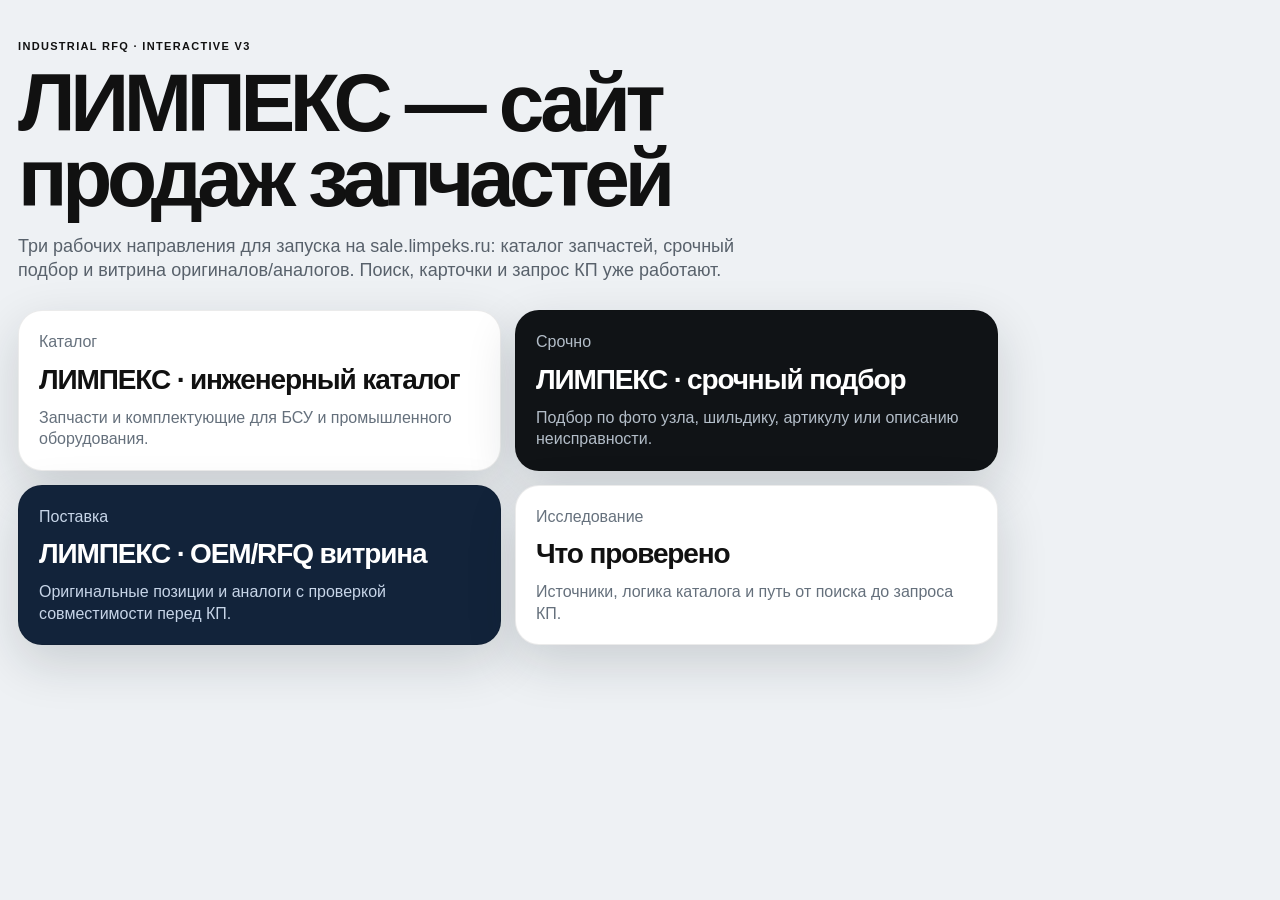
==== index.html @ c269f93b "Use cleaned Limpeks logo and remove design-speak copy" ====
<!doctype html><html lang="ru"><head><meta charset="utf-8"><meta name="viewport" content="width=device-width, initial-scale=1"><title>Рабочие варианты сайта запчастей</title><link rel="stylesheet" href="styles.css"></head><body class="index-page"><main class="hub"><p class="kicker">Industrial RFQ · interactive v3</p><h1>ЛИМПЕКС — сайт продаж запчастей</h1><p class="lead">Три рабочих направления для запуска на sale.limpeks.ru: каталог запчастей, срочный подбор и витрина оригиналов/аналогов. Поиск, карточки и запрос КП уже работают.</p><section class="variant-list"><a class="variant-link a" href="variant-a.html"><span>Каталог</span><strong>ЛИМПЕКС · инженерный каталог</strong><em>Запчасти и комплектующие для БСУ и промышленного оборудования.</em></a><a class="variant-link b" href="variant-b.html"><span>Срочно</span><strong>ЛИМПЕКС · срочный подбор</strong><em>Подбор по фото узла, шильдику, артикулу или описанию неисправности.</em></a><a class="variant-link c" href="variant-c.html"><span>Поставка</span><strong>ЛИМПЕКС · OEM/RFQ витрина</strong><em>Оригинальные позиции и аналоги с проверкой совместимости перед КП.</em></a><a class="variant-link r" href="research.html"><span>Исследование</span><strong>Что проверено</strong><em>Источники, логика каталога и путь от поиска до запроса КП.</em></a></section></main></body></html>
---- styles.css ----
:root{--font:Inter,Arial,"Helvetica Neue",sans-serif;--shadow:0 18px 50px rgba(20,28,38,.16);--shadow2:0 10px 28px rgba(0,0,0,.22)}*{box-sizing:border-box}body{margin:0;font-family:var(--font);line-height:1.35}a,button{text-decoration:none;color:inherit}button,input{font:inherit}button{cursor:pointer}img{display:block;max-width:100%;height:auto}.hub{min-height:100vh;padding:28px 18px 46px;background:#eef1f4;color:#111}.kicker,.micro{text-transform:uppercase;letter-spacing:.12em;font-size:11px;font-weight:900}.hub h1{max-width:860px;margin:0;font-size:clamp(38px,10vw,82px);line-height:.92;letter-spacing:-.065em}.lead{max-width:760px;color:#58616b;font-size:18px}.variant-list{display:grid;gap:14px;margin-top:28px;max-width:980px}.variant-link{display:block;padding:20px;border-radius:24px;background:#fff;border:1px solid rgba(0,0,0,.08);box-shadow:var(--shadow)}.variant-link span{display:block;color:#66717d}.variant-link strong{display:block;margin:8px 0;font-size:28px;letter-spacing:-.04em}.variant-link em{font-style:normal;color:#65707c}.variant-link.b{background:#101316;color:#fff}.variant-link.b em,.variant-link.b span{color:#b3bdc8}.variant-link.c{background:#12233a;color:#fff}.variant-link.c em,.variant-link.c span{color:#c7d5e8}.mobile-shell{max-width:430px;margin:0 auto;min-height:100vh;overflow:hidden}.topbar{position:sticky;top:0;z-index:20;display:flex;align-items:center;justify-content:space-between;padding:14px 16px;backdrop-filter:blur(18px);border-bottom:1px solid rgba(120,130,140,.22)}.logo{font-weight:950;letter-spacing:-.04em}.nav-mini{display:flex;gap:12px;font-size:13px;opacity:.72}.hero{padding:18px 16px 10px}.hero h1{margin:8px 0 10px;font-size:42px;line-height:.96;letter-spacing:-.06em}.hero p{margin:0}.searchbar{margin-top:16px;display:flex;align-items:center;gap:10px;padding:11px 12px;border-radius:18px}.searchbar input{border:0;background:transparent;min-width:0;flex:1;font:inherit;outline:0}.hero-photo{position:relative;margin-top:16px;border-radius:28px;overflow:hidden;box-shadow:var(--shadow)}.hero-photo img{width:100%;aspect-ratio:1.36;object-fit:cover}.photo-badge{position:absolute;left:12px;top:12px;padding:7px 10px;border-radius:999px;font-size:11px;font-weight:900;backdrop-filter:blur(14px)}.photo-caption{position:absolute;left:12px;right:12px;bottom:12px;padding:12px;border-radius:18px;backdrop-filter:blur(18px)}.photo-caption strong{display:block;font-size:18px}.chips{display:flex;gap:8px;overflow-x:auto;padding:14px 16px 4px;scrollbar-width:none}.chip{flex:0 0 auto;padding:9px 12px;border-radius:999px;font-size:13px;font-weight:800;border:0}.section{padding:16px}.section-head{display:flex;align-items:end;justify-content:space-between;gap:12px;margin-bottom:12px}.section h2{margin:0;font-size:25px;letter-spacing:-.045em}.small-link{font-size:13px;font-weight:850}.product-grid{display:grid;gap:13px}.product-card{position:relative;overflow:hidden;border-radius:24px;text-align:left}.product-card:focus{outline:3px solid #65a8ff;outline-offset:2px}.product-card img{width:100%;aspect-ratio:1.45;object-fit:cover}.product-body{padding:14px}.product-body h3{margin:6px 0 8px;font-size:19px;line-height:1.12;letter-spacing:-.025em}.tags{display:flex;gap:6px;flex-wrap:wrap}.tag{display:inline-flex;align-items:center;padding:6px 9px;border-radius:999px;font-size:11px;font-weight:900}.meta-row{display:grid;grid-template-columns:repeat(3,1fr);gap:8px;margin-top:12px}.meta{padding:9px;border-radius:14px;min-width:0}.meta span{display:block;font-size:10px;text-transform:uppercase;letter-spacing:.08em;font-weight:850;opacity:.65}.meta strong{display:block;margin-top:2px;font-size:13px;white-space:nowrap;overflow:hidden;text-overflow:ellipsis}.wide-card{border-radius:24px;padding:16px}.rfq-card{margin:4px 16px 86px;border-radius:28px;padding:18px}.btn{display:inline-flex;align-items:center;justify-content:center;min-height:50px;padding:0 18px;border-radius:16px;font-weight:950;border:1px solid transparent}.btn.full{width:100%}.bottom-cta{position:fixed;left:0;right:0;bottom:0;padding:12px 16px;backdrop-filter:blur(18px);border-top:1px solid rgba(120,130,140,.22);z-index:30}.bottom-inner{max-width:430px;margin:0 auto}.demo-note{font-size:11px;opacity:.68;margin-top:10px}.empty{padding:20px;border-radius:20px;border:1px dashed currentColor;opacity:.76}.drawer{position:fixed;inset:0;z-index:50;display:none}.drawer.open{display:block}.drawer-backdrop{position:absolute;inset:0;background:rgba(0,0,0,.52)}.drawer-panel{position:absolute;left:50%;bottom:0;transform:translateX(-50%);width:min(430px,100%);max-height:88vh;overflow:auto;border-radius:28px 28px 0 0;padding:14px}.drawer-panel img{width:100%;aspect-ratio:1.6;object-fit:cover;border-radius:20px}.drawer-head{display:flex;justify-content:space-between;gap:12px;align-items:start;margin:12px 0}.drawer-head h2{margin:0;font-size:22px;line-height:1.08}.x{border:0;border-radius:999px;width:38px;height:38px;font-size:22px}.spec-list{display:grid;gap:1px;border-radius:16px;overflow:hidden;margin:12px 0}.spec-list div{display:flex;justify-content:space-between;gap:12px;padding:11px 12px}.spec-list span{opacity:.68}.research{max-width:920px;margin:0 auto;padding:26px 18px 60px;background:#fff;color:#171717}.research h1{font-size:42px;line-height:.98;margin:0 0 16px;letter-spacing:-.05em}.research li{margin:8px 0}.research a{color:#0f62fe;text-decoration:underline}@media(min-width:780px){.variant-list{grid-template-columns:repeat(2,1fr)}.mobile-shell{margin-top:28px;margin-bottom:28px;border-radius:34px;box-shadow:0 0 0 1px rgba(0,0,0,.09),0 35px 100px rgba(0,0,0,.25)}.topbar{position:relative}.bottom-cta{position:sticky}.theme-a,.theme-b,.theme-c{background:#cfd5dc}.theme-a .mobile-shell,.theme-c .mobile-shell{background:var(--page)}.theme-b .mobile-shell{background:#07090b}}
.theme-a{--page:#f5f7f8;--ink:#111820;--muted:#63707d;--blue:#0f62fe;--card:#fff;--line:#dfe5eb;background:var(--page);color:var(--ink)}.theme-a .topbar{background:rgba(245,247,248,.86)}.theme-a .micro{color:var(--blue)}.theme-a .hero p,.theme-a .muted{color:var(--muted)}.theme-a .searchbar{background:#fff;border:1px solid var(--line)}.theme-a .chip{background:#fff;border:1px solid var(--line);color:#27313c}.theme-a .chip.active{background:#0f62fe;color:#fff}.theme-a .product-card,.theme-a .wide-card,.theme-a .rfq-card,.theme-a .drawer-panel{background:#fff;border:1px solid var(--line);box-shadow:0 12px 34px rgba(15,35,60,.08)}.theme-a .tag{background:#edf4ff;color:#0f62fe}.theme-a .meta,.theme-a .spec-list div{background:#f1f4f7}.theme-a .btn{border-radius:4px}.theme-a .btn.primary{background:#0f62fe;color:#fff}.theme-a .btn.secondary{background:#111820;color:#fff}.theme-a .photo-badge,.theme-a .photo-caption{background:rgba(255,255,255,.78);color:#111820}.theme-a .bottom-cta{background:rgba(245,247,248,.9)}.theme-a .x{background:#eef2f6}.theme-b{background:#07090b;color:#f7fbff}.theme-b .topbar{background:rgba(7,9,11,.86)}.theme-b .hero{background:radial-gradient(circle at 80% 0,rgba(250,255,105,.24),transparent 45%)}.theme-b .micro{color:#faff69}.theme-b .hero p,.theme-b .muted{color:#aeb8c4}.theme-b .searchbar{background:#11161b;border:1px solid #29313a}.theme-b .searchbar input{color:#fff}.theme-b .chip{background:#13181e;border:1px solid #2a343f;color:#d8e0e8}.theme-b .chip.active{background:#faff69;color:#080a0c}.theme-b .product-card,.theme-b .wide-card,.theme-b .rfq-card,.theme-b .drawer-panel{background:#11161b;border:1px solid #2b333c;box-shadow:var(--shadow2)}.theme-b .tag{background:#283018;color:#faff69}.theme-b .meta,.theme-b .spec-list div{background:#090c10}.theme-b .btn.primary{background:#faff69;color:#080a0c}.theme-b .btn.secondary{background:#1b222a;color:#fff;border-color:#343e4a}.theme-b .photo-badge,.theme-b .photo-caption{background:rgba(8,10,12,.66);color:#fff}.theme-b .bottom-cta{background:rgba(7,9,11,.9)}.theme-b .x{background:#202832;color:#fff}.theme-c{--page:#f4f0e8;--ink:#17212d;--muted:#68717b;background:var(--page);color:var(--ink)}.theme-c .topbar{background:rgba(244,240,232,.88)}.theme-c .hero{background:linear-gradient(180deg,#142235 0 62%,var(--page) 62%);color:#fff}.theme-c .micro{color:#8fc1ff}.theme-c .hero p{color:#c9d6e7}.theme-c .searchbar{background:#fff;border:1px solid #e2ded5;color:#17212d}.theme-c .chip{background:#fff;border:1px solid #e1dacf;color:#283647}.theme-c .chip.active{background:#1c69d4;color:#fff}.theme-c .product-card,.theme-c .wide-card,.theme-c .rfq-card,.theme-c .drawer-panel{background:#fff;border:1px solid #ded8ce;box-shadow:0 18px 45px rgba(38,35,29,.12)}.theme-c .tag{background:#eaf2ff;color:#0653b6}.theme-c .meta,.theme-c .spec-list div{background:#f5f2ed}.theme-c .btn{border-radius:0}.theme-c .btn.primary{background:#1c69d4;color:#fff}.theme-c .btn.secondary{background:#fff;color:#17212d;border-color:#d8d2c8}.theme-c .photo-badge,.theme-c .photo-caption{background:rgba(255,255,255,.78);color:#17212d}.theme-c .bottom-cta{background:rgba(244,240,232,.9)}.theme-c .x{background:#eee8dc}
.brand-mark{display:inline-flex;align-items:center;gap:8px}.logo:before{content:"";display:inline-block;width:22px;height:22px;margin-right:7px;vertical-align:-5px;border-radius:6px;background:linear-gradient(135deg,#6faf41 0 48%,#596a74 48% 100%);box-shadow:inset 0 0 0 2px rgba(255,255,255,.45)}.contact-strip{display:flex;gap:10px;overflow-x:auto;padding:9px 16px;font-size:12px;font-weight:850;white-space:nowrap;border-bottom:1px solid rgba(120,130,140,.18)}.contact-strip a{padding:7px 10px;border-radius:999px;background:rgba(111,175,65,.12)}.theme-b .contact-strip a{background:rgba(250,255,105,.12)}.theme-c .contact-strip a{background:rgba(28,105,212,.10)}.site-ready-note{font-size:12px;opacity:.72}.theme-a .logo{color:#17212d}.theme-b .logo{color:#fff}.theme-c .logo{color:#17212d}
.logo{display:inline-flex;align-items:center;min-width:150px}.logo img{display:block;width:148px;height:auto}.logo:before{display:none!important;content:none!important}.theme-b .logo img{filter:drop-shadow(0 0 10px rgba(117,184,67,.16))}.topbar{gap:14px}.nav-mini{flex:0 0 auto}
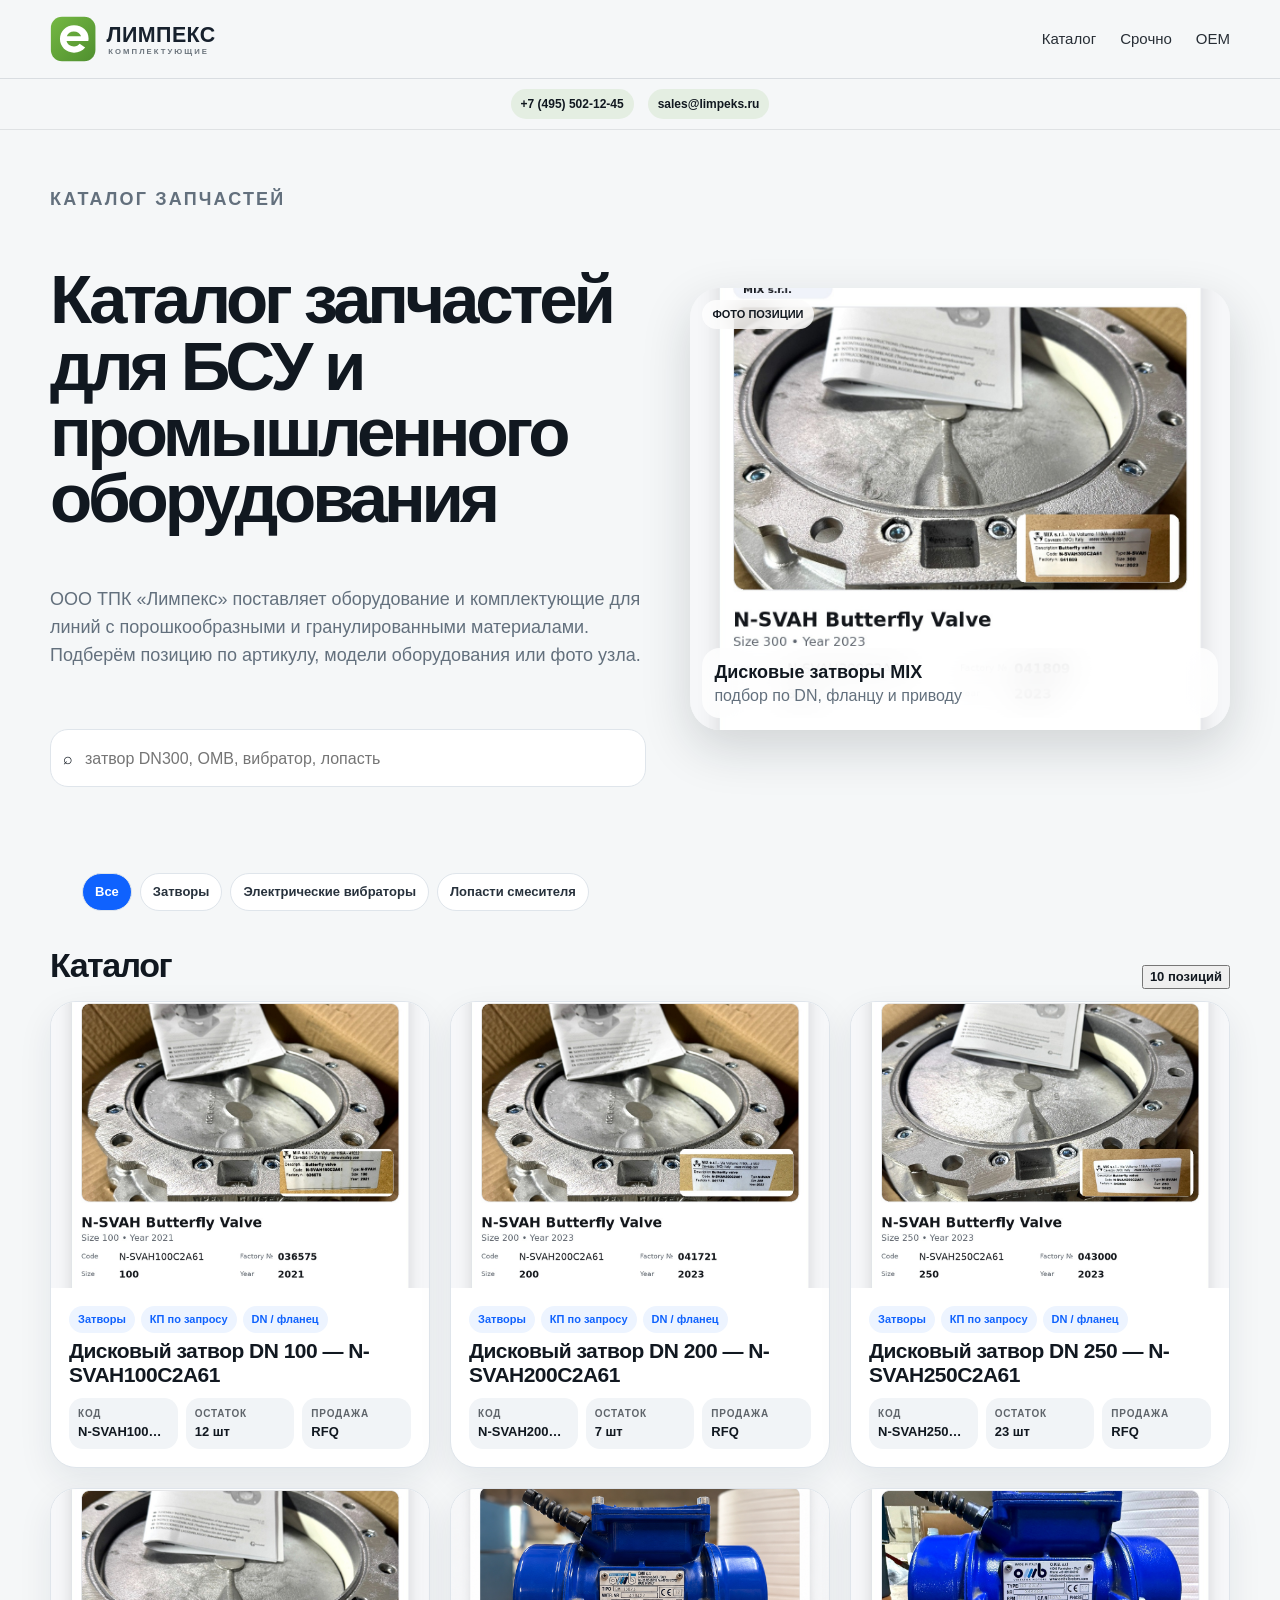
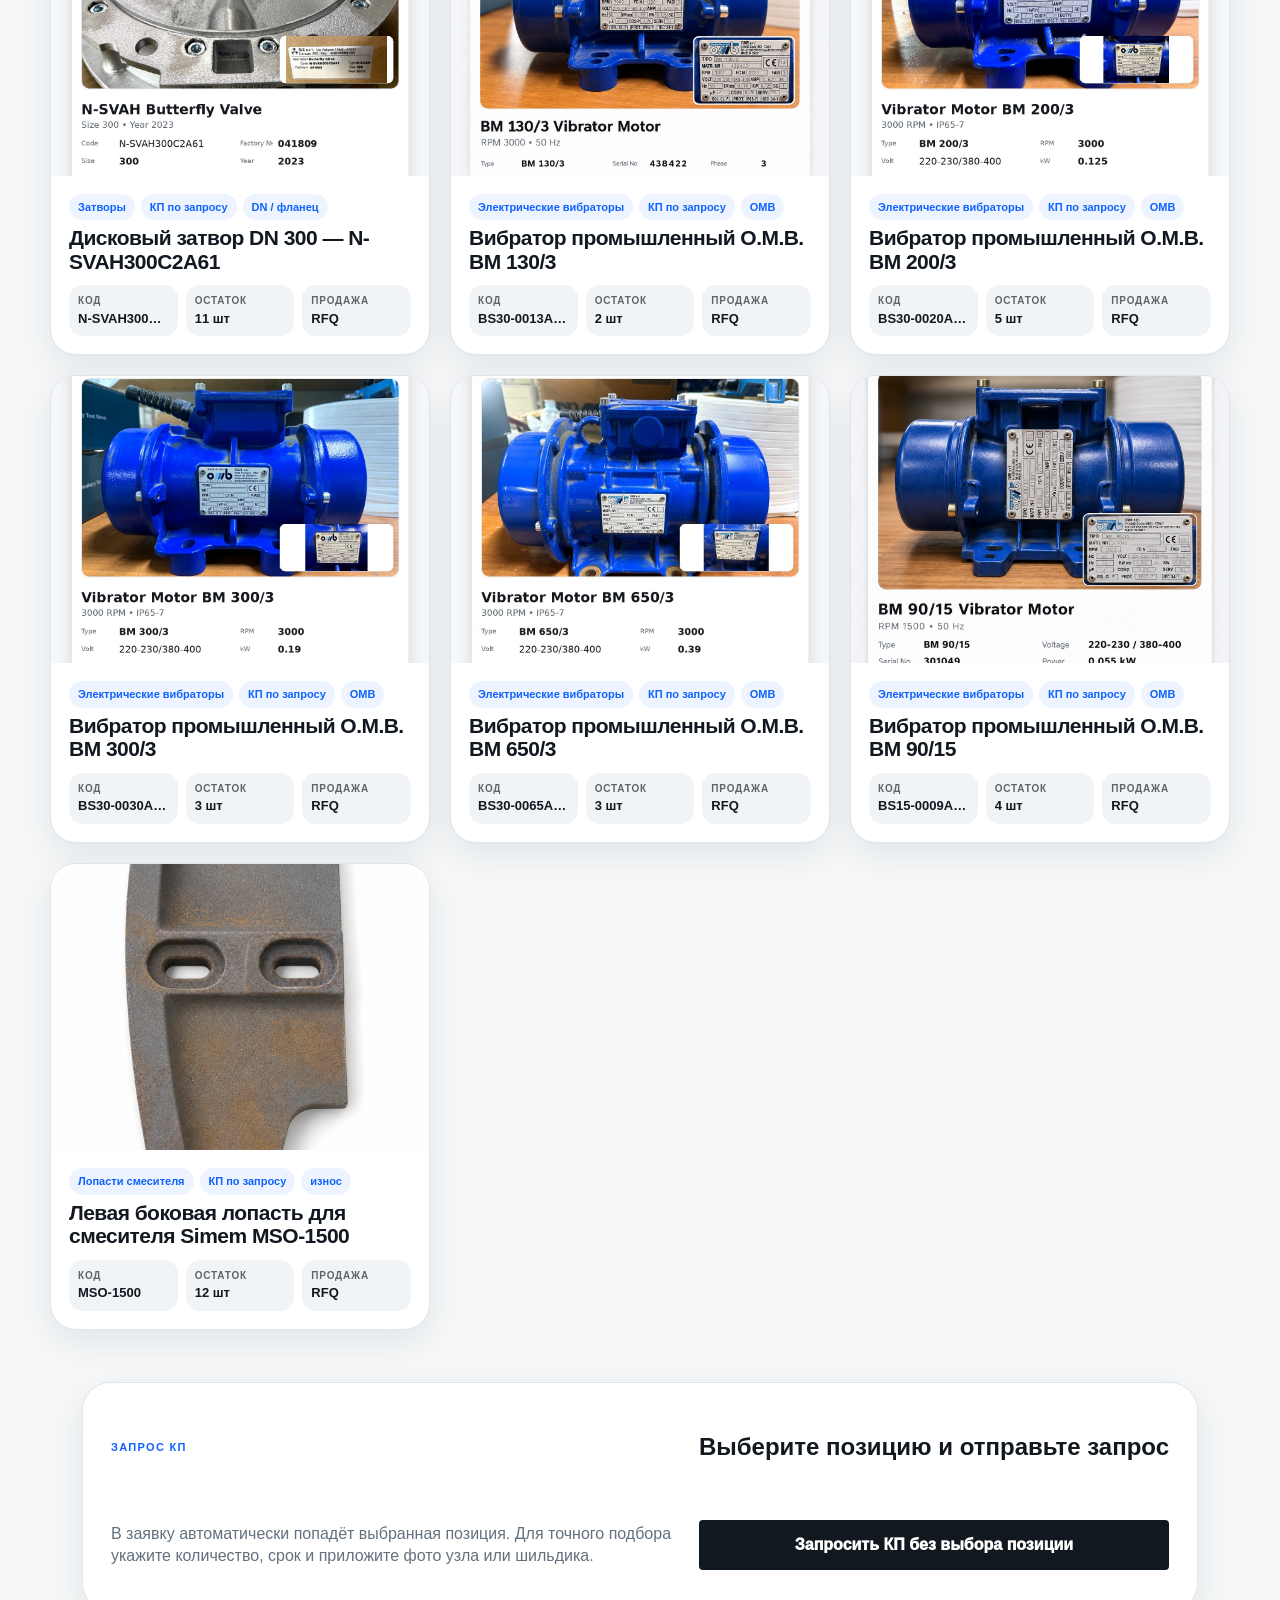
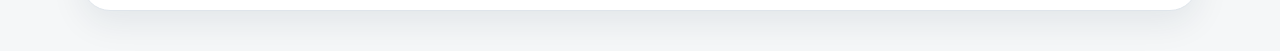
==== commit a7d6a5da: "Make root a real desktop-ready Limpeks sales page" ====
--- a/index.html
+++ b/index.html
@@ -1 +1 @@
-<!doctype html><html lang="ru"><head><meta charset="utf-8"><meta name="viewport" content="width=device-width, initial-scale=1"><title>Рабочие варианты сайта запчастей</title><link rel="stylesheet" href="styles.css"></head><body class="index-page"><main class="hub"><p class="kicker">Industrial RFQ · interactive v3</p><h1>ЛИМПЕКС — сайт продаж запчастей</h1><p class="lead">Три рабочих направления для запуска на sale.limpeks.ru: каталог запчастей, срочный подбор и витрина оригиналов/аналогов. Поиск, карточки и запрос КП уже работают.</p><section class="variant-list"><a class="variant-link a" href="variant-a.html"><span>Каталог</span><strong>ЛИМПЕКС · инженерный каталог</strong><em>Запчасти и комплектующие для БСУ и промышленного оборудования.</em></a><a class="variant-link b" href="variant-b.html"><span>Срочно</span><strong>ЛИМПЕКС · срочный подбор</strong><em>Подбор по фото узла, шильдику, артикулу или описанию неисправности.</em></a><a class="variant-link c" href="variant-c.html"><span>Поставка</span><strong>ЛИМПЕКС · OEM/RFQ витрина</strong><em>Оригинальные позиции и аналоги с проверкой совместимости перед КП.</em></a><a class="variant-link r" href="research.html"><span>Исследование</span><strong>Что проверено</strong><em>Источники, логика каталога и путь от поиска до запроса КП.</em></a></section></main></body></html>
+<!doctype html><html lang="ru"><head><meta charset="utf-8"><meta name="viewport" content="width=device-width, initial-scale=1"><title>Лимпекс — запчасти для БСУ и промышленного оборудования</title><link rel="stylesheet" href="styles.css"></head><body class="theme-a"><div class="mobile-shell"><header class="topbar"><a class="logo" href="index.html"><img src="brand/limpeks-logo-clean.svg" alt="Лимпекс"></a><nav class="nav-mini"><a href="#catalog">Каталог</a><a href="variant-b.html">Срочно</a><a href="variant-c.html">OEM</a></nav></header><div class="contact-strip"><a href="tel:+74955021245">+7 (495) 502-12-45</a><a href="mailto:sales@limpeks.ru">sales@limpeks.ru</a></div><main><section class="hero"><p class="micro">Каталог запчастей</p><h1>Каталог запчастей для БСУ и промышленного оборудования</h1><p>ООО ТПК «Лимпекс» поставляет оборудование и комплектующие для линий с порошкообразными и гранулированными материалами. Подберём позицию по артикулу, модели оборудования или фото узла.</p><div class="searchbar"><span>⌕</span><input id="searchInput" placeholder="затвор DN300, OMB, вибратор, лопасть"></div><div class="hero-photo"><img src="real-assets/real-4.jpg" alt="Дисковый затвор DN300"><span class="photo-badge">ФОТО ПОЗИЦИИ</span><div class="photo-caption"><strong>Дисковые затворы MIX</strong><span class="muted">подбор по DN, фланцу и приводу</span></div></div></section><div id="chips" class="chips"></div><section class="section" id="catalog"><div class="section-head"><h2>Каталог</h2><button class="small-link" data-scroll-products><span id="resultCount">0 позиций</span></button></div><div id="productGrid" class="product-grid"></div></section><section class="rfq-card"><p class="micro">Запрос КП</p><h2>Выберите позицию и отправьте запрос</h2><p class="muted">В заявку автоматически попадёт выбранная позиция. Для точного подбора укажите количество, срок и приложите фото узла или шильдика.</p><button class="btn secondary full" data-rfq>Запросить КП без выбора позиции</button></section></main><div class="bottom-cta"><div class="bottom-inner"><button class="btn primary full" data-rfq>Запросить КП</button></div></div></div><div id="drawer" class="drawer" aria-hidden="true"><div class="drawer-backdrop" data-close></div><div class="drawer-panel"><img id="drawerImg" alt=""><div class="drawer-head"><div><h2 id="drawerTitle"></h2><p id="drawerSub" class="muted"></p></div><button class="x" data-close>×</button></div><div id="drawerSpecs" class="spec-list"></div><p id="drawerNote" class="muted"></p><button class="btn primary full" data-rfq>Запросить КП по этой позиции</button></div></div><script src="products.js"></script><script src="app.js"></script></body></html>
--- a/styles.css
+++ b/styles.css
@@ -2,3 +2,16 @@
 .theme-a{--page:#f5f7f8;--ink:#111820;--muted:#63707d;--blue:#0f62fe;--card:#fff;--line:#dfe5eb;background:var(--page);color:var(--ink)}.theme-a .topbar{background:rgba(245,247,248,.86)}.theme-a .micro{color:var(--blue)}.theme-a .hero p,.theme-a .muted{color:var(--muted)}.theme-a .searchbar{background:#fff;border:1px solid var(--line)}.theme-a .chip{background:#fff;border:1px solid var(--line);color:#27313c}.theme-a .chip.active{background:#0f62fe;color:#fff}.theme-a .product-card,.theme-a .wide-card,.theme-a .rfq-card,.theme-a .drawer-panel{background:#fff;border:1px solid var(--line);box-shadow:0 12px 34px rgba(15,35,60,.08)}.theme-a .tag{background:#edf4ff;color:#0f62fe}.theme-a .meta,.theme-a .spec-list div{background:#f1f4f7}.theme-a .btn{border-radius:4px}.theme-a .btn.primary{background:#0f62fe;color:#fff}.theme-a .btn.secondary{background:#111820;color:#fff}.theme-a .photo-badge,.theme-a .photo-caption{background:rgba(255,255,255,.78);color:#111820}.theme-a .bottom-cta{background:rgba(245,247,248,.9)}.theme-a .x{background:#eef2f6}.theme-b{background:#07090b;color:#f7fbff}.theme-b .topbar{background:rgba(7,9,11,.86)}.theme-b .hero{background:radial-gradient(circle at 80% 0,rgba(250,255,105,.24),transparent 45%)}.theme-b .micro{color:#faff69}.theme-b .hero p,.theme-b .muted{color:#aeb8c4}.theme-b .searchbar{background:#11161b;border:1px solid #29313a}.theme-b .searchbar input{color:#fff}.theme-b .chip{background:#13181e;border:1px solid #2a343f;color:#d8e0e8}.theme-b .chip.active{background:#faff69;color:#080a0c}.theme-b .product-card,.theme-b .wide-card,.theme-b .rfq-card,.theme-b .drawer-panel{background:#11161b;border:1px solid #2b333c;box-shadow:var(--shadow2)}.theme-b .tag{background:#283018;color:#faff69}.theme-b .meta,.theme-b .spec-list div{background:#090c10}.theme-b .btn.primary{background:#faff69;color:#080a0c}.theme-b .btn.secondary{background:#1b222a;color:#fff;border-color:#343e4a}.theme-b .photo-badge,.theme-b .photo-caption{background:rgba(8,10,12,.66);color:#fff}.theme-b .bottom-cta{background:rgba(7,9,11,.9)}.theme-b .x{background:#202832;color:#fff}.theme-c{--page:#f4f0e8;--ink:#17212d;--muted:#68717b;background:var(--page);color:var(--ink)}.theme-c .topbar{background:rgba(244,240,232,.88)}.theme-c .hero{background:linear-gradient(180deg,#142235 0 62%,var(--page) 62%);color:#fff}.theme-c .micro{color:#8fc1ff}.theme-c .hero p{color:#c9d6e7}.theme-c .searchbar{background:#fff;border:1px solid #e2ded5;color:#17212d}.theme-c .chip{background:#fff;border:1px solid #e1dacf;color:#283647}.theme-c .chip.active{background:#1c69d4;color:#fff}.theme-c .product-card,.theme-c .wide-card,.theme-c .rfq-card,.theme-c .drawer-panel{background:#fff;border:1px solid #ded8ce;box-shadow:0 18px 45px rgba(38,35,29,.12)}.theme-c .tag{background:#eaf2ff;color:#0653b6}.theme-c .meta,.theme-c .spec-list div{background:#f5f2ed}.theme-c .btn{border-radius:0}.theme-c .btn.primary{background:#1c69d4;color:#fff}.theme-c .btn.secondary{background:#fff;color:#17212d;border-color:#d8d2c8}.theme-c .photo-badge,.theme-c .photo-caption{background:rgba(255,255,255,.78);color:#17212d}.theme-c .bottom-cta{background:rgba(244,240,232,.9)}.theme-c .x{background:#eee8dc}
 .brand-mark{display:inline-flex;align-items:center;gap:8px}.logo:before{content:"";display:inline-block;width:22px;height:22px;margin-right:7px;vertical-align:-5px;border-radius:6px;background:linear-gradient(135deg,#6faf41 0 48%,#596a74 48% 100%);box-shadow:inset 0 0 0 2px rgba(255,255,255,.45)}.contact-strip{display:flex;gap:10px;overflow-x:auto;padding:9px 16px;font-size:12px;font-weight:850;white-space:nowrap;border-bottom:1px solid rgba(120,130,140,.18)}.contact-strip a{padding:7px 10px;border-radius:999px;background:rgba(111,175,65,.12)}.theme-b .contact-strip a{background:rgba(250,255,105,.12)}.theme-c .contact-strip a{background:rgba(28,105,212,.10)}.site-ready-note{font-size:12px;opacity:.72}.theme-a .logo{color:#17212d}.theme-b .logo{color:#fff}.theme-c .logo{color:#17212d}
 .logo{display:inline-flex;align-items:center;min-width:150px}.logo img{display:block;width:148px;height:auto}.logo:before{display:none!important;content:none!important}.theme-b .logo img{filter:drop-shadow(0 0 10px rgba(117,184,67,.16))}.topbar{gap:14px}.nav-mini{flex:0 0 auto}
+/* Desktop production layout: not a phone mockup */
+@media (min-width: 920px){
+  body.theme-a, body.theme-b, body.theme-c{background:var(--page,#f5f7f8)}
+  .mobile-shell{max-width:none;width:100%;min-height:100vh;margin:0;border-radius:0;box-shadow:none;overflow:visible;background:transparent!important}
+  .topbar{position:sticky;top:0;min-height:76px;padding:16px max(32px,calc((100vw - 1180px)/2));background:rgba(255,255,255,.9);z-index:40}
+  .theme-b .topbar{background:rgba(7,9,11,.88)}.theme-c .topbar{background:rgba(244,240,232,.9)}
+  .logo img{width:180px}.nav-mini{gap:24px;font-size:15px;opacity:.9}.contact-strip{justify-content:center;gap:14px;padding:10px 32px}
+  .hero{max-width:1180px;margin:0 auto;padding:56px 32px 32px;display:grid;grid-template-columns:minmax(0,1.05fr) minmax(420px,.95fr);gap:44px;align-items:center}
+  .hero .micro,.hero h1,.hero p,.hero .searchbar{grid-column:1}.hero-photo{grid-column:2;grid-row:1 / span 5;margin-top:0;border-radius:30px}.hero-photo img{aspect-ratio:1.22}
+  .hero h1{font-size:clamp(52px,5.4vw,82px);max-width:720px}.hero p{max-width:650px;font-size:18px;line-height:1.55}.searchbar{max-width:640px;min-height:58px}
+  .chips{max-width:1180px;margin:0 auto;padding:10px 32px 4px}.section{max-width:1180px;margin:0 auto;padding:28px 32px}.section h2{font-size:34px}.product-grid{grid-template-columns:repeat(3,minmax(0,1fr));gap:20px}.product-card{border-radius:26px}.product-card img{aspect-ratio:1.32}.product-body{padding:18px}.product-body h3{font-size:21px}.rfq-card{max-width:1116px;margin:24px auto 40px;padding:28px;display:grid;grid-template-columns:1fr auto;gap:24px;align-items:center}.rfq-card .btn{min-width:260px}.bottom-cta{display:none}.drawer-panel{width:min(760px,92vw);left:50%;bottom:28px;transform:translateX(-50%);border-radius:30px;padding:18px;display:grid;grid-template-columns:320px 1fr;gap:18px}.drawer-panel img{height:100%;aspect-ratio:auto}.drawer-head,.spec-list,#drawerNote,.drawer-panel .btn{grid-column:2}.drawer-head{margin:0}.spec-list{margin:0}.index-page .hub{max-width:1180px;margin:0 auto;background:transparent}.index-page{background:#eef1f4}
+}
+@media (min-width: 1280px){.hero,.section{padding-left:0;padding-right:0}.topbar{padding-left:calc((100vw - 1180px)/2);padding-right:calc((100vw - 1180px)/2)}}
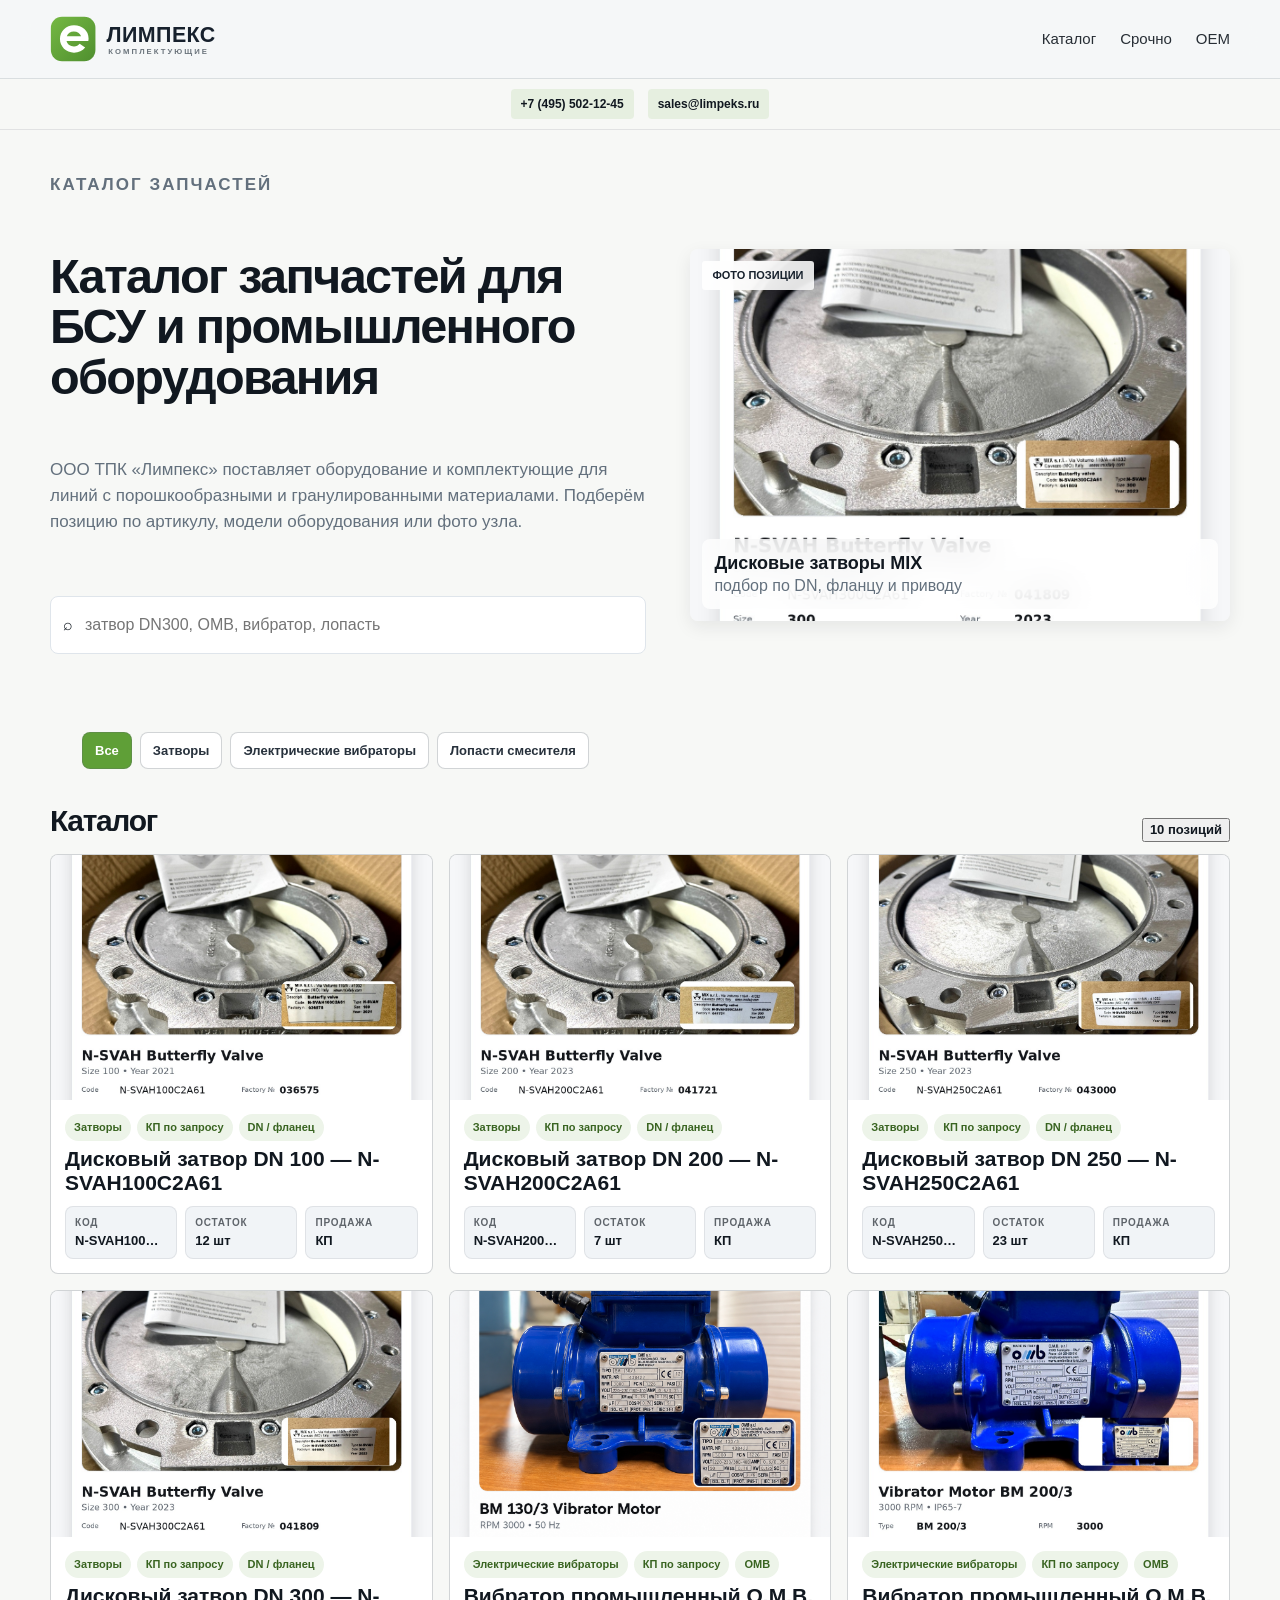
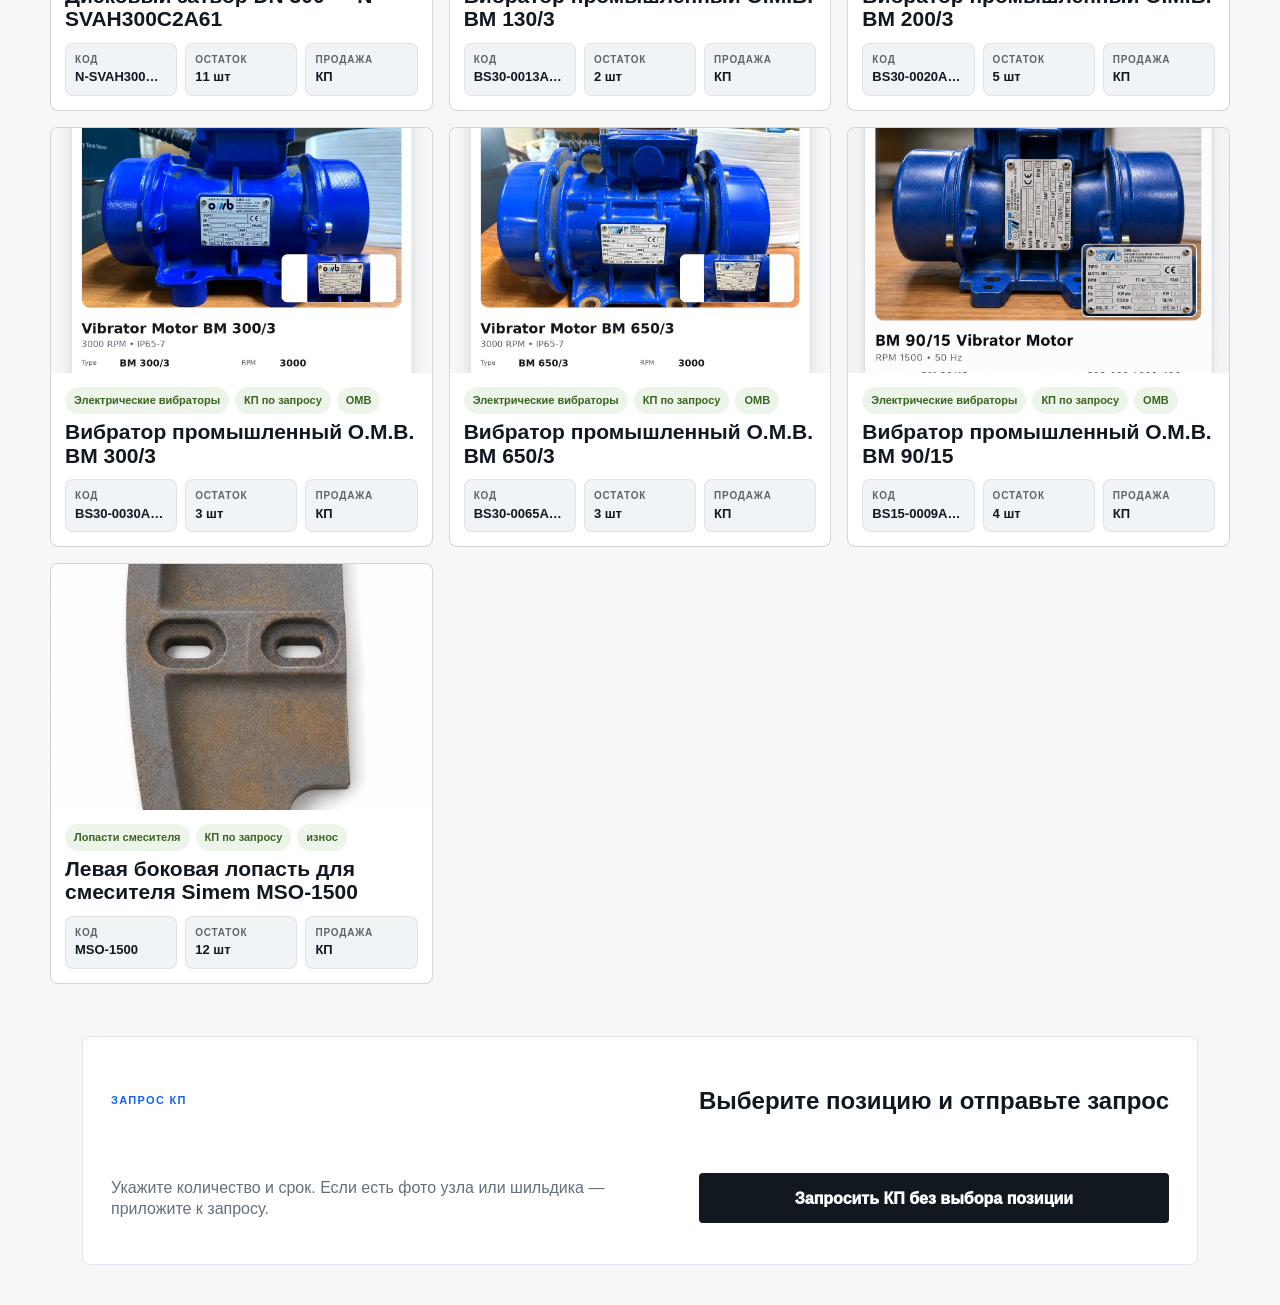
==== commit 0f1e93f8: "Remove neural-sounding copy and sober up Limpeks catalog UI" ====
--- a/index.html
+++ b/index.html
@@ -1 +1 @@
-<!doctype html><html lang="ru"><head><meta charset="utf-8"><meta name="viewport" content="width=device-width, initial-scale=1"><title>Лимпекс — запчасти для БСУ и промышленного оборудования</title><link rel="stylesheet" href="styles.css"></head><body class="theme-a"><div class="mobile-shell"><header class="topbar"><a class="logo" href="index.html"><img src="brand/limpeks-logo-clean.svg" alt="Лимпекс"></a><nav class="nav-mini"><a href="#catalog">Каталог</a><a href="variant-b.html">Срочно</a><a href="variant-c.html">OEM</a></nav></header><div class="contact-strip"><a href="tel:+74955021245">+7 (495) 502-12-45</a><a href="mailto:sales@limpeks.ru">sales@limpeks.ru</a></div><main><section class="hero"><p class="micro">Каталог запчастей</p><h1>Каталог запчастей для БСУ и промышленного оборудования</h1><p>ООО ТПК «Лимпекс» поставляет оборудование и комплектующие для линий с порошкообразными и гранулированными материалами. Подберём позицию по артикулу, модели оборудования или фото узла.</p><div class="searchbar"><span>⌕</span><input id="searchInput" placeholder="затвор DN300, OMB, вибратор, лопасть"></div><div class="hero-photo"><img src="real-assets/real-4.jpg" alt="Дисковый затвор DN300"><span class="photo-badge">ФОТО ПОЗИЦИИ</span><div class="photo-caption"><strong>Дисковые затворы MIX</strong><span class="muted">подбор по DN, фланцу и приводу</span></div></div></section><div id="chips" class="chips"></div><section class="section" id="catalog"><div class="section-head"><h2>Каталог</h2><button class="small-link" data-scroll-products><span id="resultCount">0 позиций</span></button></div><div id="productGrid" class="product-grid"></div></section><section class="rfq-card"><p class="micro">Запрос КП</p><h2>Выберите позицию и отправьте запрос</h2><p class="muted">В заявку автоматически попадёт выбранная позиция. Для точного подбора укажите количество, срок и приложите фото узла или шильдика.</p><button class="btn secondary full" data-rfq>Запросить КП без выбора позиции</button></section></main><div class="bottom-cta"><div class="bottom-inner"><button class="btn primary full" data-rfq>Запросить КП</button></div></div></div><div id="drawer" class="drawer" aria-hidden="true"><div class="drawer-backdrop" data-close></div><div class="drawer-panel"><img id="drawerImg" alt=""><div class="drawer-head"><div><h2 id="drawerTitle"></h2><p id="drawerSub" class="muted"></p></div><button class="x" data-close>×</button></div><div id="drawerSpecs" class="spec-list"></div><p id="drawerNote" class="muted"></p><button class="btn primary full" data-rfq>Запросить КП по этой позиции</button></div></div><script src="products.js"></script><script src="app.js"></script></body></html>
+<!doctype html><html lang="ru"><head><meta charset="utf-8"><meta name="viewport" content="width=device-width, initial-scale=1"><title>Лимпекс — запчасти для БСУ и промышленного оборудования</title><link rel="stylesheet" href="styles.css"></head><body class="theme-a"><div class="mobile-shell"><header class="topbar"><a class="logo" href="index.html"><img src="brand/limpeks-logo-clean.svg" alt="Лимпекс"></a><nav class="nav-mini"><a href="#catalog">Каталог</a><a href="variant-b.html">Срочно</a><a href="variant-c.html">OEM</a></nav></header><div class="contact-strip"><a href="tel:+74955021245">+7 (495) 502-12-45</a><a href="mailto:sales@limpeks.ru">sales@limpeks.ru</a></div><main><section class="hero"><p class="micro">Каталог запчастей</p><h1>Каталог запчастей для БСУ и промышленного оборудования</h1><p>ООО ТПК «Лимпекс» поставляет оборудование и комплектующие для линий с порошкообразными и гранулированными материалами. Подберём позицию по артикулу, модели оборудования или фото узла.</p><div class="searchbar"><span>⌕</span><input id="searchInput" placeholder="затвор DN300, OMB, вибратор, лопасть"></div><div class="hero-photo"><img src="real-assets/real-4.jpg" alt="Дисковый затвор DN300"><span class="photo-badge">ФОТО ПОЗИЦИИ</span><div class="photo-caption"><strong>Дисковые затворы MIX</strong><span class="muted">подбор по DN, фланцу и приводу</span></div></div></section><div id="chips" class="chips"></div><section class="section" id="catalog"><div class="section-head"><h2>Каталог</h2><button class="small-link" data-scroll-products><span id="resultCount">0 позиций</span></button></div><div id="productGrid" class="product-grid"></div></section><section class="rfq-card"><p class="micro">Запрос КП</p><h2>Выберите позицию и отправьте запрос</h2><p class="muted">Укажите количество и срок. Если есть фото узла или шильдика — приложите к запросу.</p><button class="btn secondary full" data-rfq>Запросить КП без выбора позиции</button></section></main><div class="bottom-cta"><div class="bottom-inner"><button class="btn primary full" data-rfq>Запросить КП</button></div></div></div><div id="drawer" class="drawer" aria-hidden="true"><div class="drawer-backdrop" data-close></div><div class="drawer-panel"><img id="drawerImg" alt=""><div class="drawer-head"><div><h2 id="drawerTitle"></h2><p id="drawerSub" class="muted"></p></div><button class="x" data-close>×</button></div><div id="drawerSpecs" class="spec-list"></div><p id="drawerNote" class="muted"></p><button class="btn primary full" data-rfq>Запросить КП по этой позиции</button></div></div><script src="products.js"></script><script src="app.js"></script></body></html>
--- a/styles.css
+++ b/styles.css
@@ -15,3 +15,7 @@
   .chips{max-width:1180px;margin:0 auto;padding:10px 32px 4px}.section{max-width:1180px;margin:0 auto;padding:28px 32px}.section h2{font-size:34px}.product-grid{grid-template-columns:repeat(3,minmax(0,1fr));gap:20px}.product-card{border-radius:26px}.product-card img{aspect-ratio:1.32}.product-body{padding:18px}.product-body h3{font-size:21px}.rfq-card{max-width:1116px;margin:24px auto 40px;padding:28px;display:grid;grid-template-columns:1fr auto;gap:24px;align-items:center}.rfq-card .btn{min-width:260px}.bottom-cta{display:none}.drawer-panel{width:min(760px,92vw);left:50%;bottom:28px;transform:translateX(-50%);border-radius:30px;padding:18px;display:grid;grid-template-columns:320px 1fr;gap:18px}.drawer-panel img{height:100%;aspect-ratio:auto}.drawer-head,.spec-list,#drawerNote,.drawer-panel .btn{grid-column:2}.drawer-head{margin:0}.spec-list{margin:0}.index-page .hub{max-width:1180px;margin:0 auto;background:transparent}.index-page{background:#eef1f4}
 }
 @media (min-width: 1280px){.hero,.section{padding-left:0;padding-right:0}.topbar{padding-left:calc((100vw - 1180px)/2);padding-right:calc((100vw - 1180px)/2)}}
+/* Sober industrial catalog pass: less SaaS/AI gloss, more B2B catalog */
+:root{--shadow:0 6px 18px rgba(20,28,38,.08);--shadow2:0 6px 18px rgba(0,0,0,.16)}
+.hero h1{letter-spacing:-.035em}.hero-photo,.product-card,.rfq-card,.drawer-panel,.searchbar,.chip,.meta,.photo-caption{border-radius:8px!important}.btn{border-radius:4px!important}.photo-badge{border-radius:3px!important;background:rgba(255,255,255,.88)!important;color:#17212d!important}.product-card,.rfq-card{box-shadow:none!important}.product-card{border:1px solid rgba(90,100,110,.28)!important}.product-card img{background:#eef1f0}.product-body h3{letter-spacing:0}.chip{border:1px solid rgba(90,100,110,.28)!important}.meta{border:1px solid rgba(90,100,110,.12)}.topbar{box-shadow:none}.contact-strip a{border-radius:4px!important}.theme-a{--page:#f7f8f6}.theme-a .btn.primary,.theme-c .btn.primary{background:#5f9f37;color:#fff}.theme-a .chip.active,.theme-c .chip.active{background:#5f9f37;color:#fff}.theme-a .tag,.theme-c .tag{background:#edf4e9;color:#396421}.theme-b .btn.primary,.theme-b .chip.active{background:#7bbd45;color:#081008}.theme-b .tag{background:#1d2b18;color:#aee27b}
+@media (min-width:920px){.hero{padding-top:42px;padding-bottom:24px}.hero h1{font-size:clamp(42px,3.8vw,58px)!important;line-height:1.04}.hero p{font-size:17px}.hero-photo img{aspect-ratio:1.45}.product-grid{grid-template-columns:repeat(3,minmax(0,1fr));gap:16px}.product-card img{aspect-ratio:1.55}.product-body{padding:14px}.section h2{font-size:30px}.rfq-card{border:1px solid rgba(90,100,110,.24);background:#fff}.drawer-panel{border:1px solid rgba(90,100,110,.28)}}
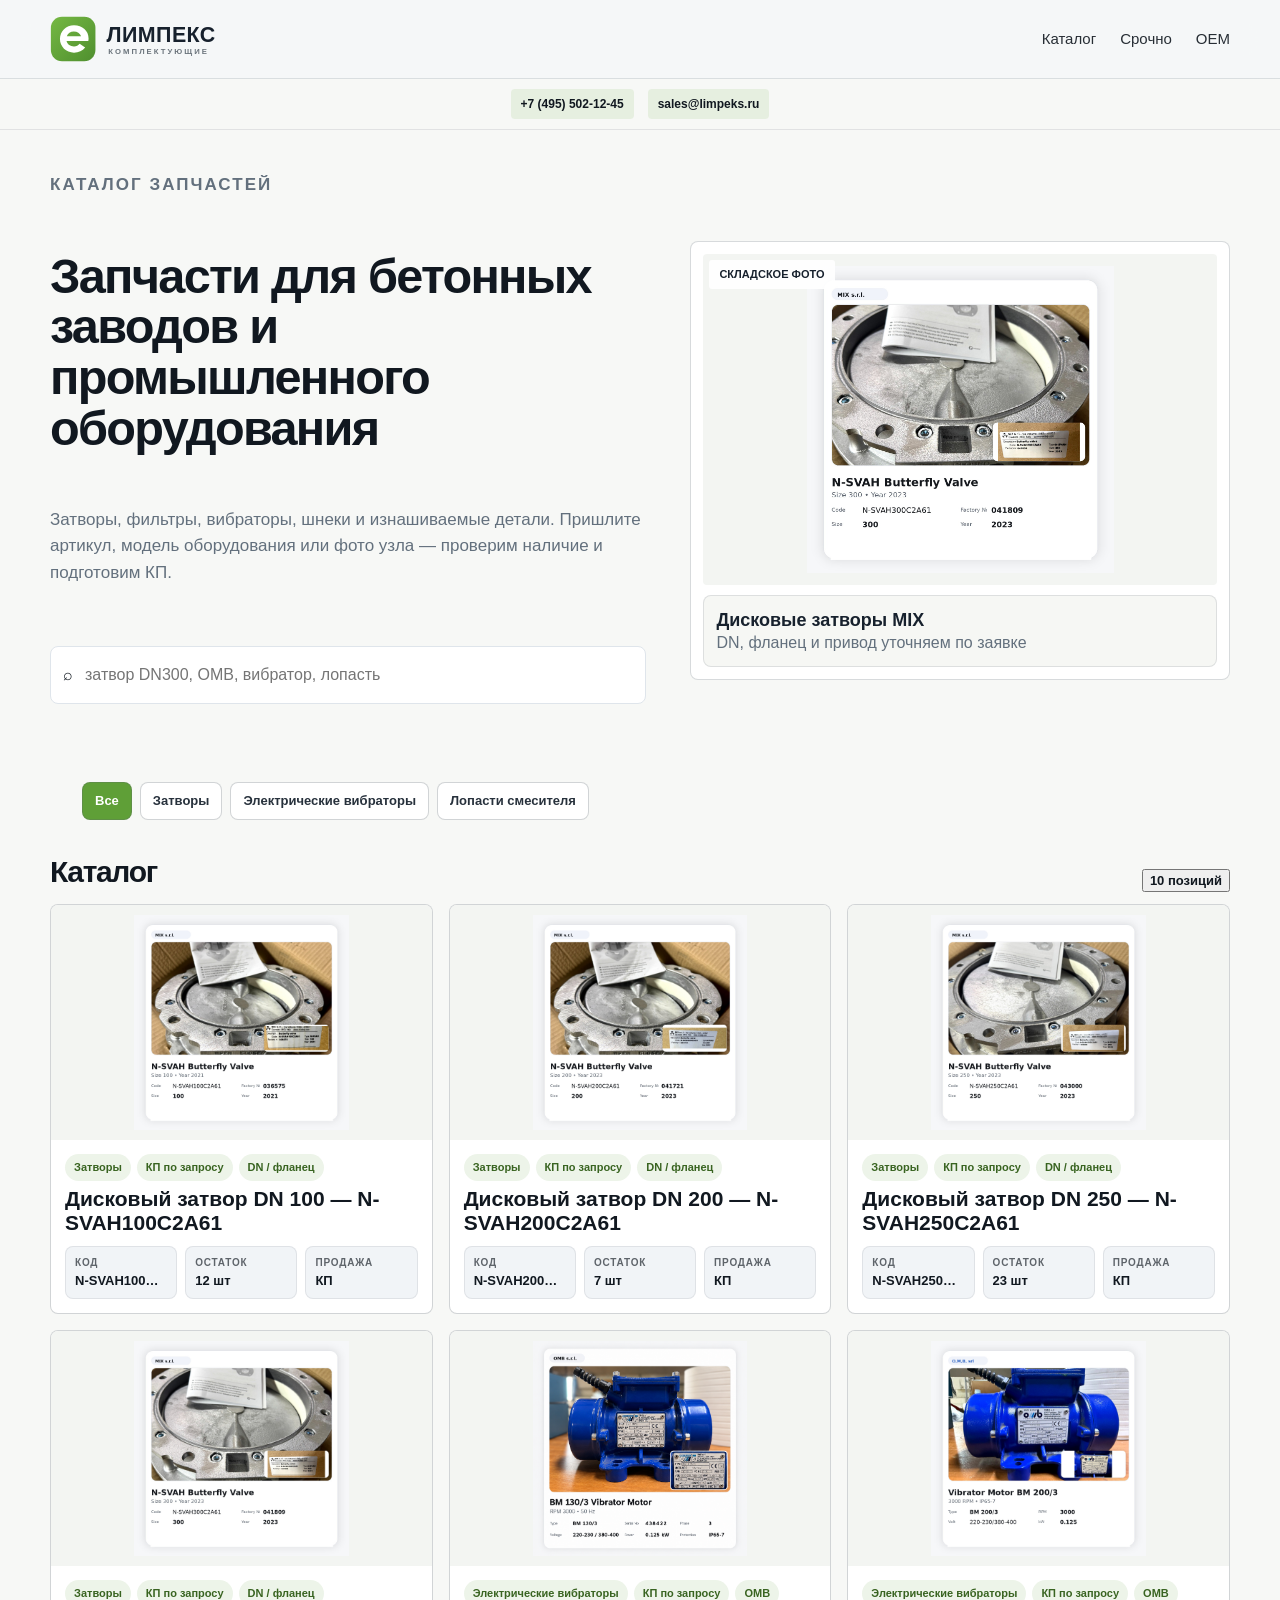
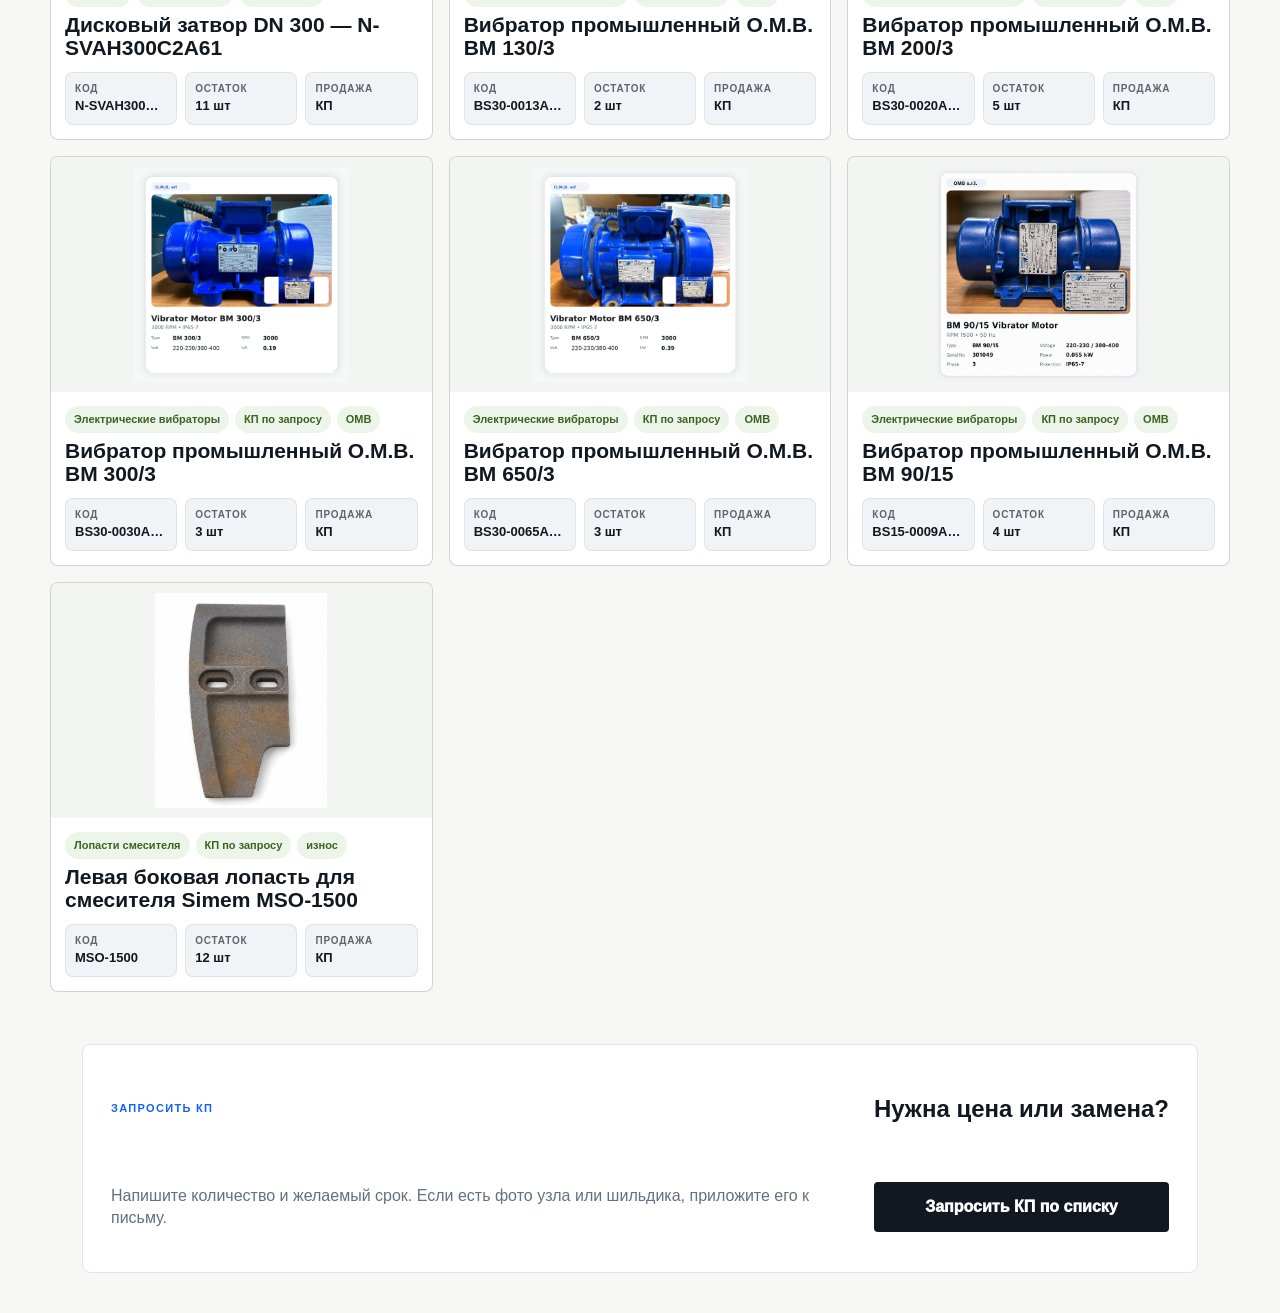
==== commit e0e9d35e: "Humanize Limpeks copy and fit product images into catalog wells" ====
--- a/index.html
+++ b/index.html
@@ -1 +1 @@
-<!doctype html><html lang="ru"><head><meta charset="utf-8"><meta name="viewport" content="width=device-width, initial-scale=1"><title>Лимпекс — запчасти для БСУ и промышленного оборудования</title><link rel="stylesheet" href="styles.css"></head><body class="theme-a"><div class="mobile-shell"><header class="topbar"><a class="logo" href="index.html"><img src="brand/limpeks-logo-clean.svg" alt="Лимпекс"></a><nav class="nav-mini"><a href="#catalog">Каталог</a><a href="variant-b.html">Срочно</a><a href="variant-c.html">OEM</a></nav></header><div class="contact-strip"><a href="tel:+74955021245">+7 (495) 502-12-45</a><a href="mailto:sales@limpeks.ru">sales@limpeks.ru</a></div><main><section class="hero"><p class="micro">Каталог запчастей</p><h1>Каталог запчастей для БСУ и промышленного оборудования</h1><p>ООО ТПК «Лимпекс» поставляет оборудование и комплектующие для линий с порошкообразными и гранулированными материалами. Подберём позицию по артикулу, модели оборудования или фото узла.</p><div class="searchbar"><span>⌕</span><input id="searchInput" placeholder="затвор DN300, OMB, вибратор, лопасть"></div><div class="hero-photo"><img src="real-assets/real-4.jpg" alt="Дисковый затвор DN300"><span class="photo-badge">ФОТО ПОЗИЦИИ</span><div class="photo-caption"><strong>Дисковые затворы MIX</strong><span class="muted">подбор по DN, фланцу и приводу</span></div></div></section><div id="chips" class="chips"></div><section class="section" id="catalog"><div class="section-head"><h2>Каталог</h2><button class="small-link" data-scroll-products><span id="resultCount">0 позиций</span></button></div><div id="productGrid" class="product-grid"></div></section><section class="rfq-card"><p class="micro">Запрос КП</p><h2>Выберите позицию и отправьте запрос</h2><p class="muted">Укажите количество и срок. Если есть фото узла или шильдика — приложите к запросу.</p><button class="btn secondary full" data-rfq>Запросить КП без выбора позиции</button></section></main><div class="bottom-cta"><div class="bottom-inner"><button class="btn primary full" data-rfq>Запросить КП</button></div></div></div><div id="drawer" class="drawer" aria-hidden="true"><div class="drawer-backdrop" data-close></div><div class="drawer-panel"><img id="drawerImg" alt=""><div class="drawer-head"><div><h2 id="drawerTitle"></h2><p id="drawerSub" class="muted"></p></div><button class="x" data-close>×</button></div><div id="drawerSpecs" class="spec-list"></div><p id="drawerNote" class="muted"></p><button class="btn primary full" data-rfq>Запросить КП по этой позиции</button></div></div><script src="products.js"></script><script src="app.js"></script></body></html>
+<!doctype html><html lang="ru"><head><meta charset="utf-8"><meta name="viewport" content="width=device-width, initial-scale=1"><title>Лимпекс — запчасти для БСУ и промышленного оборудования</title><link rel="stylesheet" href="styles.css"></head><body class="theme-a"><div class="mobile-shell"><header class="topbar"><a class="logo" href="index.html"><img src="brand/limpeks-logo-clean.svg" alt="Лимпекс"></a><nav class="nav-mini"><a href="#catalog">Каталог</a><a href="variant-b.html">Срочно</a><a href="variant-c.html">OEM</a></nav></header><div class="contact-strip"><a href="tel:+74955021245">+7 (495) 502-12-45</a><a href="mailto:sales@limpeks.ru">sales@limpeks.ru</a></div><main><section class="hero"><p class="micro">Каталог запчастей</p><h1>Запчасти для бетонных заводов и промышленного оборудования</h1><p>Затворы, фильтры, вибраторы, шнеки и изнашиваемые детали. Пришлите артикул, модель оборудования или фото узла — проверим наличие и подготовим КП.</p><div class="searchbar"><span>⌕</span><input id="searchInput" placeholder="затвор DN300, OMB, вибратор, лопасть"></div><div class="hero-photo"><img src="real-assets/real-4.jpg" alt="Дисковый затвор DN300"><span class="photo-badge">СКЛАДСКОЕ ФОТО</span><div class="photo-caption"><strong>Дисковые затворы MIX</strong><span class="muted">DN, фланец и привод уточняем по заявке</span></div></div></section><div id="chips" class="chips"></div><section class="section" id="catalog"><div class="section-head"><h2>Каталог</h2><button class="small-link" data-scroll-products><span id="resultCount">0 позиций</span></button></div><div id="productGrid" class="product-grid"></div></section><section class="rfq-card"><p class="micro">Запросить КП</p><h2>Нужна цена или замена?</h2><p class="muted">Напишите количество и желаемый срок. Если есть фото узла или шильдика, приложите его к письму.</p><button class="btn secondary full" data-rfq>Запросить КП по списку</button></section></main><div class="bottom-cta"><div class="bottom-inner"><button class="btn primary full" data-rfq>Запросить КП</button></div></div></div><div id="drawer" class="drawer" aria-hidden="true"><div class="drawer-backdrop" data-close></div><div class="drawer-panel"><img id="drawerImg" alt=""><div class="drawer-head"><div><h2 id="drawerTitle"></h2><p id="drawerSub" class="muted"></p></div><button class="x" data-close>×</button></div><div id="drawerSpecs" class="spec-list"></div><p id="drawerNote" class="muted"></p><button class="btn primary full" data-rfq>Запросить КП по этой позиции</button></div></div><script src="products.js"></script><script src="app.js"></script></body></html>
--- a/styles.css
+++ b/styles.css
@@ -19,3 +19,6 @@
 :root{--shadow:0 6px 18px rgba(20,28,38,.08);--shadow2:0 6px 18px rgba(0,0,0,.16)}
 .hero h1{letter-spacing:-.035em}.hero-photo,.product-card,.rfq-card,.drawer-panel,.searchbar,.chip,.meta,.photo-caption{border-radius:8px!important}.btn{border-radius:4px!important}.photo-badge{border-radius:3px!important;background:rgba(255,255,255,.88)!important;color:#17212d!important}.product-card,.rfq-card{box-shadow:none!important}.product-card{border:1px solid rgba(90,100,110,.28)!important}.product-card img{background:#eef1f0}.product-body h3{letter-spacing:0}.chip{border:1px solid rgba(90,100,110,.28)!important}.meta{border:1px solid rgba(90,100,110,.12)}.topbar{box-shadow:none}.contact-strip a{border-radius:4px!important}.theme-a{--page:#f7f8f6}.theme-a .btn.primary,.theme-c .btn.primary{background:#5f9f37;color:#fff}.theme-a .chip.active,.theme-c .chip.active{background:#5f9f37;color:#fff}.theme-a .tag,.theme-c .tag{background:#edf4e9;color:#396421}.theme-b .btn.primary,.theme-b .chip.active{background:#7bbd45;color:#081008}.theme-b .tag{background:#1d2b18;color:#aee27b}
 @media (min-width:920px){.hero{padding-top:42px;padding-bottom:24px}.hero h1{font-size:clamp(42px,3.8vw,58px)!important;line-height:1.04}.hero p{font-size:17px}.hero-photo img{aspect-ratio:1.45}.product-grid{grid-template-columns:repeat(3,minmax(0,1fr));gap:16px}.product-card img{aspect-ratio:1.55}.product-body{padding:14px}.section h2{font-size:30px}.rfq-card{border:1px solid rgba(90,100,110,.24);background:#fff}.drawer-panel{border:1px solid rgba(90,100,110,.28)}}
+/* Product photos: fit as catalog images, not cropped marketing posters */
+.hero-photo{background:#fff!important;border:1px solid rgba(90,100,110,.24);padding:12px!important;box-shadow:none!important}.hero-photo img{width:100%;object-fit:contain!important;background:#f3f5f2;padding:12px;border-radius:4px!important}.photo-caption{position:static!important;margin-top:10px;background:#f6f7f4!important;color:#17212d!important;border:1px solid rgba(90,100,110,.16);backdrop-filter:none!important}.photo-badge{top:18px!important;left:18px!important}.product-card img{object-fit:contain!important;background:#f3f5f2;padding:10px}.drawer-panel img{object-fit:contain!important;background:#f3f5f2;padding:10px}.theme-b .hero-photo,.theme-b .product-card img,.theme-b .drawer-panel img{background:#11161b!important}.theme-b .hero-photo img,.theme-b .product-card img,.theme-b .drawer-panel img{background:#0e1317!important}.theme-b .photo-caption{background:#11161b!important;color:#f7fbff!important;border-color:#2b333c}.theme-c .hero-photo img,.theme-c .product-card img,.theme-c .drawer-panel img{background:#f5f2ed!important}
+@media (min-width:920px){.hero-photo img{aspect-ratio:1.55!important}.product-card img{aspect-ratio:1.62!important}.drawer-panel img{aspect-ratio:1.35!important;height:auto!important}}
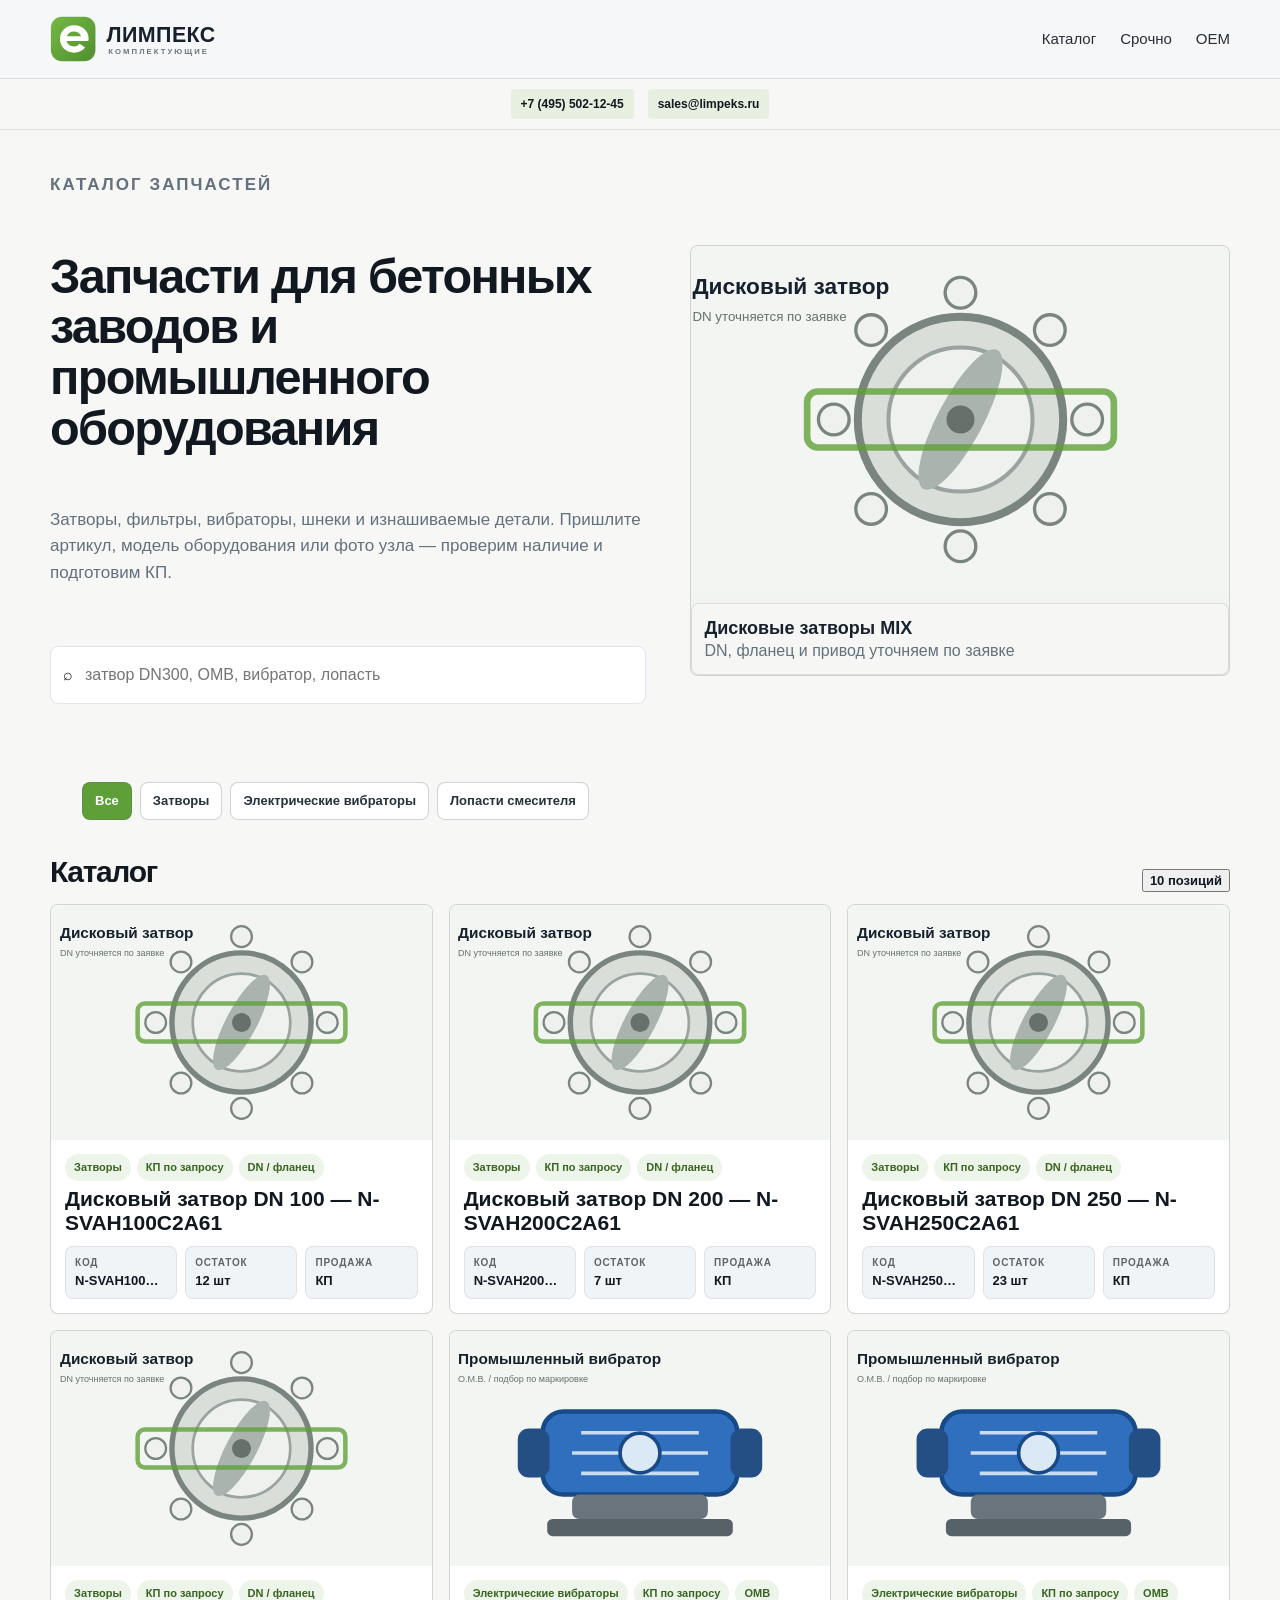
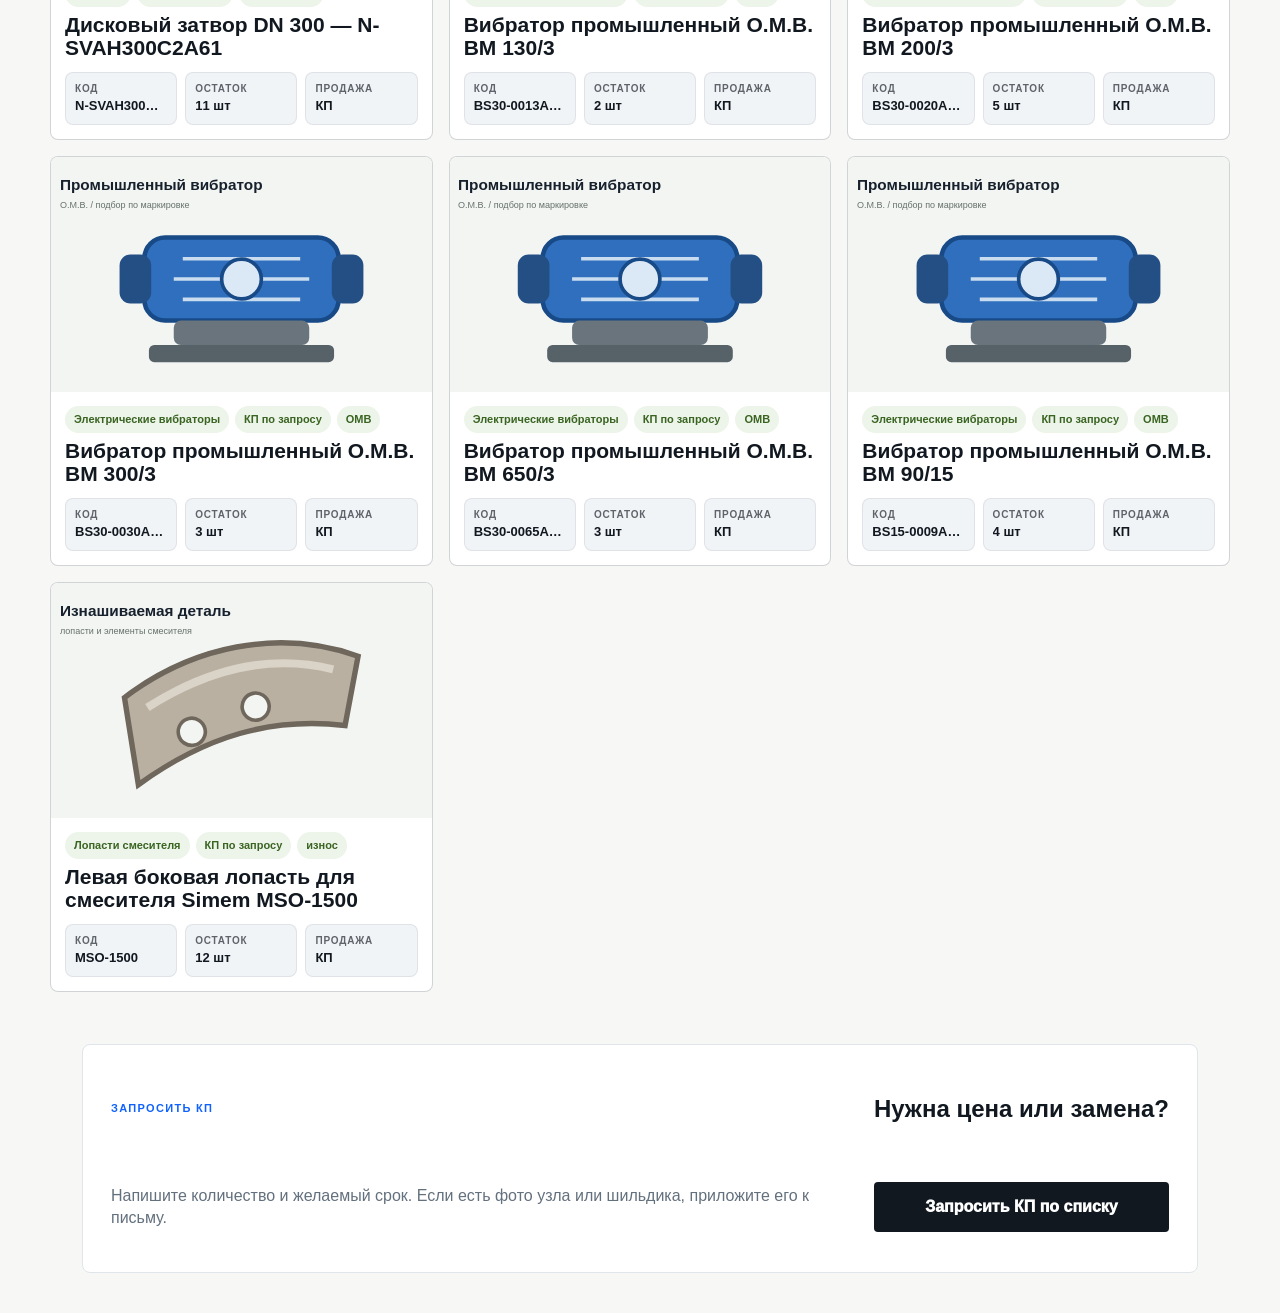
==== commit d2af6c07: "Replace nested product-card photos with clean technical illustrations" ====
--- a/index.html
+++ b/index.html
@@ -1 +1 @@
-<!doctype html><html lang="ru"><head><meta charset="utf-8"><meta name="viewport" content="width=device-width, initial-scale=1"><title>Лимпекс — запчасти для БСУ и промышленного оборудования</title><link rel="stylesheet" href="styles.css"></head><body class="theme-a"><div class="mobile-shell"><header class="topbar"><a class="logo" href="index.html"><img src="brand/limpeks-logo-clean.svg" alt="Лимпекс"></a><nav class="nav-mini"><a href="#catalog">Каталог</a><a href="variant-b.html">Срочно</a><a href="variant-c.html">OEM</a></nav></header><div class="contact-strip"><a href="tel:+74955021245">+7 (495) 502-12-45</a><a href="mailto:sales@limpeks.ru">sales@limpeks.ru</a></div><main><section class="hero"><p class="micro">Каталог запчастей</p><h1>Запчасти для бетонных заводов и промышленного оборудования</h1><p>Затворы, фильтры, вибраторы, шнеки и изнашиваемые детали. Пришлите артикул, модель оборудования или фото узла — проверим наличие и подготовим КП.</p><div class="searchbar"><span>⌕</span><input id="searchInput" placeholder="затвор DN300, OMB, вибратор, лопасть"></div><div class="hero-photo"><img src="real-assets/real-4.jpg" alt="Дисковый затвор DN300"><span class="photo-badge">СКЛАДСКОЕ ФОТО</span><div class="photo-caption"><strong>Дисковые затворы MIX</strong><span class="muted">DN, фланец и привод уточняем по заявке</span></div></div></section><div id="chips" class="chips"></div><section class="section" id="catalog"><div class="section-head"><h2>Каталог</h2><button class="small-link" data-scroll-products><span id="resultCount">0 позиций</span></button></div><div id="productGrid" class="product-grid"></div></section><section class="rfq-card"><p class="micro">Запросить КП</p><h2>Нужна цена или замена?</h2><p class="muted">Напишите количество и желаемый срок. Если есть фото узла или шильдика, приложите его к письму.</p><button class="btn secondary full" data-rfq>Запросить КП по списку</button></section></main><div class="bottom-cta"><div class="bottom-inner"><button class="btn primary full" data-rfq>Запросить КП</button></div></div></div><div id="drawer" class="drawer" aria-hidden="true"><div class="drawer-backdrop" data-close></div><div class="drawer-panel"><img id="drawerImg" alt=""><div class="drawer-head"><div><h2 id="drawerTitle"></h2><p id="drawerSub" class="muted"></p></div><button class="x" data-close>×</button></div><div id="drawerSpecs" class="spec-list"></div><p id="drawerNote" class="muted"></p><button class="btn primary full" data-rfq>Запросить КП по этой позиции</button></div></div><script src="products.js"></script><script src="app.js"></script></body></html>
+<!doctype html><html lang="ru"><head><meta charset="utf-8"><meta name="viewport" content="width=device-width, initial-scale=1"><title>Лимпекс — запчасти для БСУ и промышленного оборудования</title><link rel="stylesheet" href="styles.css"></head><body class="theme-a"><div class="mobile-shell"><header class="topbar"><a class="logo" href="index.html"><img src="brand/limpeks-logo-clean.svg" alt="Лимпекс"></a><nav class="nav-mini"><a href="#catalog">Каталог</a><a href="variant-b.html">Срочно</a><a href="variant-c.html">OEM</a></nav></header><div class="contact-strip"><a href="tel:+74955021245">+7 (495) 502-12-45</a><a href="mailto:sales@limpeks.ru">sales@limpeks.ru</a></div><main><section class="hero"><p class="micro">Каталог запчастей</p><h1>Запчасти для бетонных заводов и промышленного оборудования</h1><p>Затворы, фильтры, вибраторы, шнеки и изнашиваемые детали. Пришлите артикул, модель оборудования или фото узла — проверим наличие и подготовим КП.</p><div class="searchbar"><span>⌕</span><input id="searchInput" placeholder="затвор DN300, OMB, вибратор, лопасть"></div><div class="hero-photo"><img src="clean-assets/valve.svg" alt="Дисковый затвор DN300"><span class="photo-badge">ТИП ДЕТАЛИ</span><div class="photo-caption"><strong>Дисковые затворы MIX</strong><span class="muted">DN, фланец и привод уточняем по заявке</span></div></div></section><div id="chips" class="chips"></div><section class="section" id="catalog"><div class="section-head"><h2>Каталог</h2><button class="small-link" data-scroll-products><span id="resultCount">0 позиций</span></button></div><div id="productGrid" class="product-grid"></div></section><section class="rfq-card"><p class="micro">Запросить КП</p><h2>Нужна цена или замена?</h2><p class="muted">Напишите количество и желаемый срок. Если есть фото узла или шильдика, приложите его к письму.</p><button class="btn secondary full" data-rfq>Запросить КП по списку</button></section></main><div class="bottom-cta"><div class="bottom-inner"><button class="btn primary full" data-rfq>Запросить КП</button></div></div></div><div id="drawer" class="drawer" aria-hidden="true"><div class="drawer-backdrop" data-close></div><div class="drawer-panel"><img id="drawerImg" alt=""><div class="drawer-head"><div><h2 id="drawerTitle"></h2><p id="drawerSub" class="muted"></p></div><button class="x" data-close>×</button></div><div id="drawerSpecs" class="spec-list"></div><p id="drawerNote" class="muted"></p><button class="btn primary full" data-rfq>Запросить КП по этой позиции</button></div></div><script src="products.js"></script><script src="app.js"></script></body></html>
--- a/styles.css
+++ b/styles.css
@@ -22,3 +22,7 @@
 /* Product photos: fit as catalog images, not cropped marketing posters */
 .hero-photo{background:#fff!important;border:1px solid rgba(90,100,110,.24);padding:12px!important;box-shadow:none!important}.hero-photo img{width:100%;object-fit:contain!important;background:#f3f5f2;padding:12px;border-radius:4px!important}.photo-caption{position:static!important;margin-top:10px;background:#f6f7f4!important;color:#17212d!important;border:1px solid rgba(90,100,110,.16);backdrop-filter:none!important}.photo-badge{top:18px!important;left:18px!important}.product-card img{object-fit:contain!important;background:#f3f5f2;padding:10px}.drawer-panel img{object-fit:contain!important;background:#f3f5f2;padding:10px}.theme-b .hero-photo,.theme-b .product-card img,.theme-b .drawer-panel img{background:#11161b!important}.theme-b .hero-photo img,.theme-b .product-card img,.theme-b .drawer-panel img{background:#0e1317!important}.theme-b .photo-caption{background:#11161b!important;color:#f7fbff!important;border-color:#2b333c}.theme-c .hero-photo img,.theme-c .product-card img,.theme-c .drawer-panel img{background:#f5f2ed!important}
 @media (min-width:920px){.hero-photo img{aspect-ratio:1.55!important}.product-card img{aspect-ratio:1.62!important}.drawer-panel img{aspect-ratio:1.35!important;height:auto!important}}
+/* No card-in-card: product cards use cropped product thumbnails, no nested document frame */
+.product-card img{padding:0!important;object-fit:cover!important;background:#f2f4f1!important}.hero-photo{padding:0!important;background:#f2f4f1!important}.hero-photo img{padding:0!important;object-fit:cover!important;background:#f2f4f1!important}.drawer-panel img{padding:0!important;object-fit:cover!important;background:#f2f4f1!important}.theme-b .product-card img,.theme-b .hero-photo,.theme-b .hero-photo img,.theme-b .drawer-panel img{background:#11161b!important}.theme-c .product-card img,.theme-c .hero-photo,.theme-c .hero-photo img,.theme-c .drawer-panel img{background:#f5f2ed!important}
+/* Use clean technical illustrations in catalog cells until proper object photos are available */
+.product-card img[src$=".svg"],.hero-photo img[src$=".svg"],.drawer-panel img[src$=".svg"]{object-fit:cover!important;background:#f3f5f2!important;padding:0!important}.theme-b .product-card img[src$=".svg"],.theme-b .hero-photo img[src$=".svg"],.theme-b .drawer-panel img[src$=".svg"]{filter:none;background:#f3f5f2!important}.hero-photo .photo-badge{display:none}
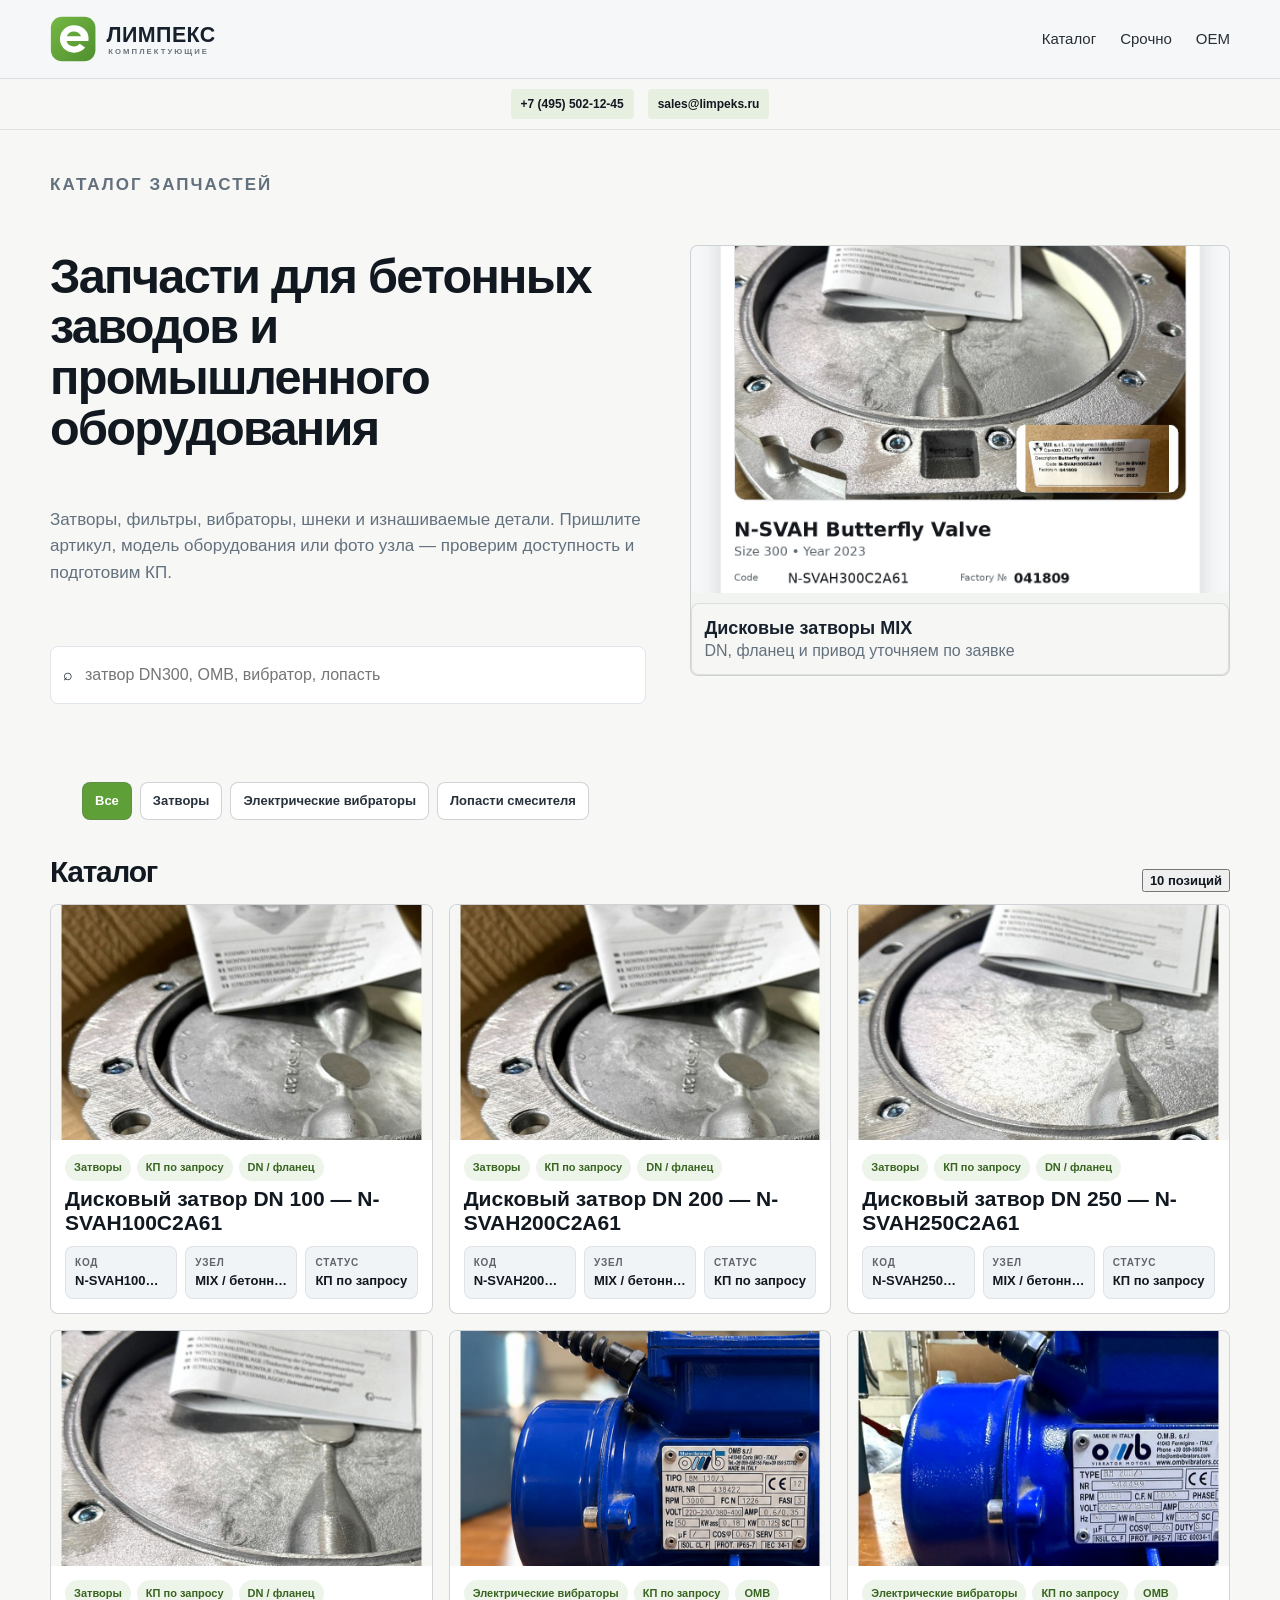
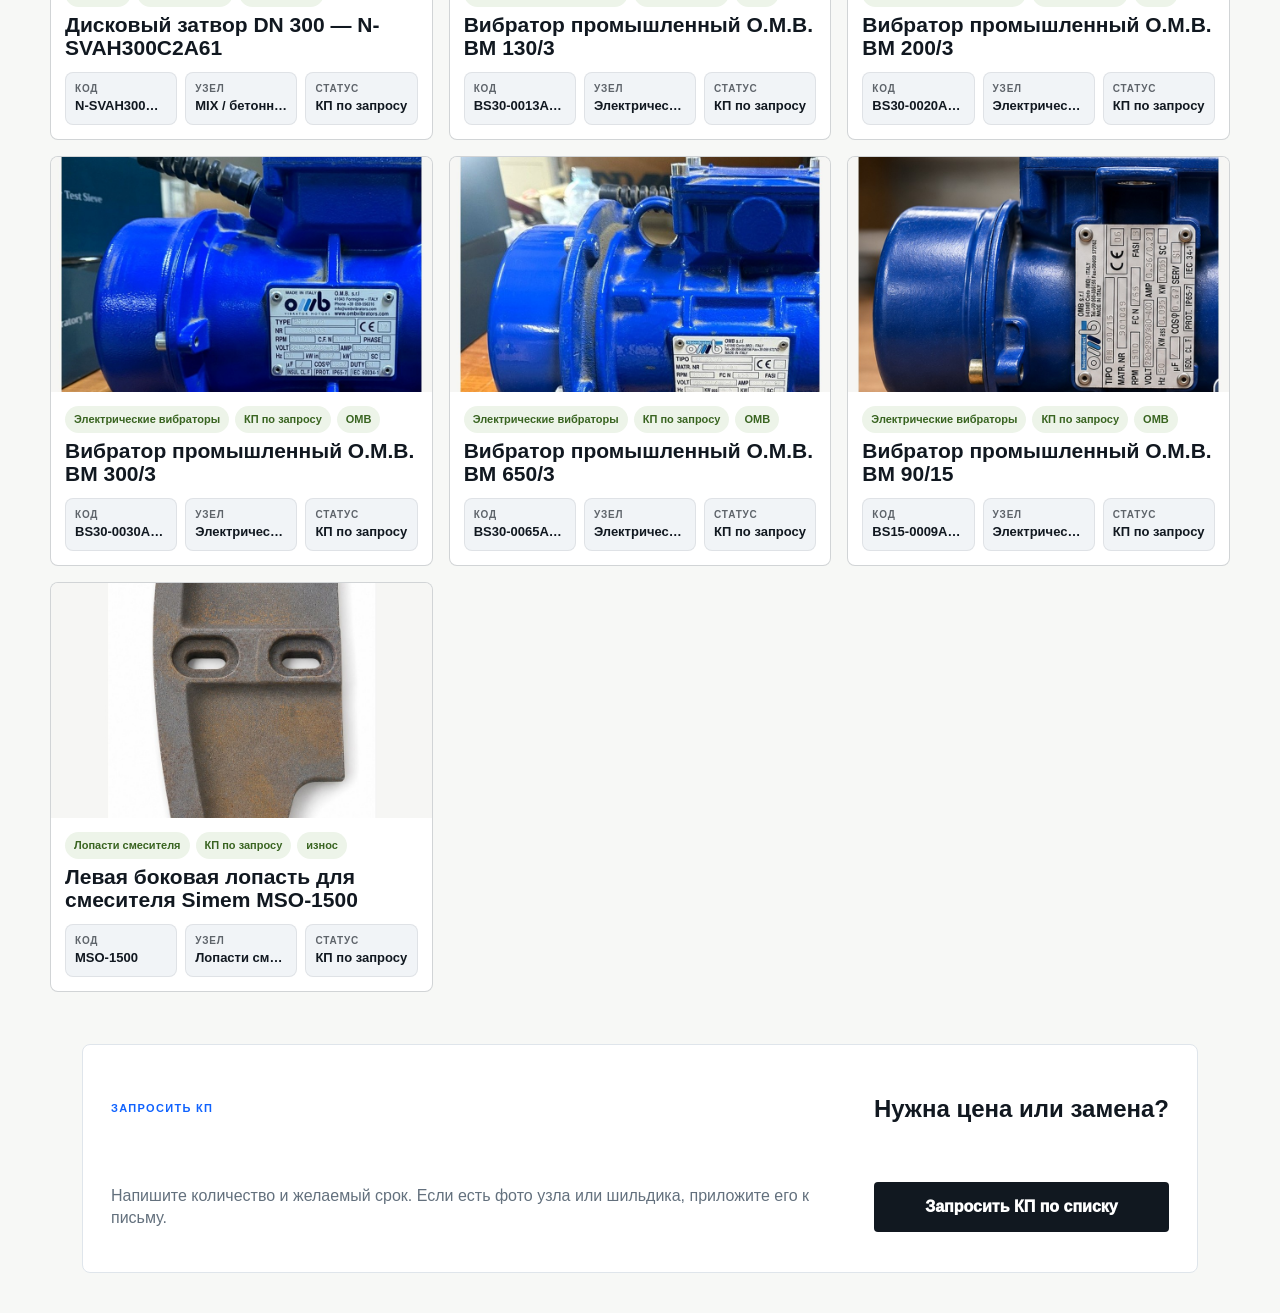
==== commit ae2508cb: "Restore real product photos and evidence gallery" ====
--- a/index.html
+++ b/index.html
@@ -1 +1 @@
-<!doctype html><html lang="ru"><head><meta charset="utf-8"><meta name="viewport" content="width=device-width, initial-scale=1"><title>Лимпекс — запчасти для БСУ и промышленного оборудования</title><link rel="stylesheet" href="styles.css"></head><body class="theme-a"><div class="mobile-shell"><header class="topbar"><a class="logo" href="index.html"><img src="brand/limpeks-logo-clean.svg" alt="Лимпекс"></a><nav class="nav-mini"><a href="#catalog">Каталог</a><a href="variant-b.html">Срочно</a><a href="variant-c.html">OEM</a></nav></header><div class="contact-strip"><a href="tel:+74955021245">+7 (495) 502-12-45</a><a href="mailto:sales@limpeks.ru">sales@limpeks.ru</a></div><main><section class="hero"><p class="micro">Каталог запчастей</p><h1>Запчасти для бетонных заводов и промышленного оборудования</h1><p>Затворы, фильтры, вибраторы, шнеки и изнашиваемые детали. Пришлите артикул, модель оборудования или фото узла — проверим наличие и подготовим КП.</p><div class="searchbar"><span>⌕</span><input id="searchInput" placeholder="затвор DN300, OMB, вибратор, лопасть"></div><div class="hero-photo"><img src="clean-assets/valve.svg" alt="Дисковый затвор DN300"><span class="photo-badge">ТИП ДЕТАЛИ</span><div class="photo-caption"><strong>Дисковые затворы MIX</strong><span class="muted">DN, фланец и привод уточняем по заявке</span></div></div></section><div id="chips" class="chips"></div><section class="section" id="catalog"><div class="section-head"><h2>Каталог</h2><button class="small-link" data-scroll-products><span id="resultCount">0 позиций</span></button></div><div id="productGrid" class="product-grid"></div></section><section class="rfq-card"><p class="micro">Запросить КП</p><h2>Нужна цена или замена?</h2><p class="muted">Напишите количество и желаемый срок. Если есть фото узла или шильдика, приложите его к письму.</p><button class="btn secondary full" data-rfq>Запросить КП по списку</button></section></main><div class="bottom-cta"><div class="bottom-inner"><button class="btn primary full" data-rfq>Запросить КП</button></div></div></div><div id="drawer" class="drawer" aria-hidden="true"><div class="drawer-backdrop" data-close></div><div class="drawer-panel"><img id="drawerImg" alt=""><div class="drawer-head"><div><h2 id="drawerTitle"></h2><p id="drawerSub" class="muted"></p></div><button class="x" data-close>×</button></div><div id="drawerSpecs" class="spec-list"></div><p id="drawerNote" class="muted"></p><button class="btn primary full" data-rfq>Запросить КП по этой позиции</button></div></div><script src="products.js"></script><script src="app.js"></script></body></html>
+<!doctype html><html lang="ru"><head><meta charset="utf-8"><meta name="viewport" content="width=device-width, initial-scale=1"><title>Лимпекс — запчасти для БСУ и промышленного оборудования</title><link rel="stylesheet" href="styles.css"></head><body class="theme-a"><div class="mobile-shell"><header class="topbar"><a class="logo" href="index.html"><img src="brand/limpeks-logo-clean.svg" alt="Лимпекс"></a><nav class="nav-mini"><a href="#catalog">Каталог</a><a href="variant-b.html">Срочно</a><a href="variant-c.html">OEM</a></nav></header><div class="contact-strip"><a href="tel:+74955021245">+7 (495) 502-12-45</a><a href="mailto:sales@limpeks.ru">sales@limpeks.ru</a></div><main><section class="hero"><p class="micro">Каталог запчастей</p><h1>Запчасти для бетонных заводов и промышленного оборудования</h1><p>Затворы, фильтры, вибраторы, шнеки и изнашиваемые детали. Пришлите артикул, модель оборудования или фото узла — проверим доступность и подготовим КП.</p><div class="searchbar"><span>⌕</span><input id="searchInput" placeholder="затвор DN300, OMB, вибратор, лопасть"></div><div class="hero-photo"><img src="real-assets/real-4.jpg" alt="Дисковый затвор DN300"><span class="photo-badge">ТИП ДЕТАЛИ</span><div class="photo-caption"><strong>Дисковые затворы MIX</strong><span class="muted">DN, фланец и привод уточняем по заявке</span></div></div></section><div id="chips" class="chips"></div><section class="section" id="catalog"><div class="section-head"><h2>Каталог</h2><button class="small-link" data-scroll-products><span id="resultCount">0 позиций</span></button></div><div id="productGrid" class="product-grid"></div></section><section class="rfq-card"><p class="micro">Запросить КП</p><h2>Нужна цена или замена?</h2><p class="muted">Напишите количество и желаемый срок. Если есть фото узла или шильдика, приложите его к письму.</p><button class="btn secondary full" data-rfq>Запросить КП по списку</button></section></main><div class="bottom-cta"><div class="bottom-inner"><button class="btn primary full" data-rfq>Запросить КП</button></div></div></div><div id="drawer" class="drawer" aria-hidden="true"><div class="drawer-backdrop" data-close></div><div class="drawer-panel"><img id="drawerImg" alt=""><div id="drawerGallery" class="drawer-gallery"></div><div class="drawer-head"><div><h2 id="drawerTitle"></h2><p id="drawerSub" class="muted"></p></div><button class="x" data-close>×</button></div><div id="drawerSpecs" class="spec-list"></div><p id="drawerNote" class="muted"></p><button class="btn primary full" data-rfq>Запросить КП по этой позиции</button></div></div><script src="products.js"></script><script src="app.js"></script></body></html>
--- a/styles.css
+++ b/styles.css
@@ -1,4 +1,4 @@
-:root{--font:Inter,Arial,"Helvetica Neue",sans-serif;--shadow:0 18px 50px rgba(20,28,38,.16);--shadow2:0 10px 28px rgba(0,0,0,.22)}*{box-sizing:border-box}body{margin:0;font-family:var(--font);line-height:1.35}a,button{text-decoration:none;color:inherit}button,input{font:inherit}button{cursor:pointer}img{display:block;max-width:100%;height:auto}.hub{min-height:100vh;padding:28px 18px 46px;background:#eef1f4;color:#111}.kicker,.micro{text-transform:uppercase;letter-spacing:.12em;font-size:11px;font-weight:900}.hub h1{max-width:860px;margin:0;font-size:clamp(38px,10vw,82px);line-height:.92;letter-spacing:-.065em}.lead{max-width:760px;color:#58616b;font-size:18px}.variant-list{display:grid;gap:14px;margin-top:28px;max-width:980px}.variant-link{display:block;padding:20px;border-radius:24px;background:#fff;border:1px solid rgba(0,0,0,.08);box-shadow:var(--shadow)}.variant-link span{display:block;color:#66717d}.variant-link strong{display:block;margin:8px 0;font-size:28px;letter-spacing:-.04em}.variant-link em{font-style:normal;color:#65707c}.variant-link.b{background:#101316;color:#fff}.variant-link.b em,.variant-link.b span{color:#b3bdc8}.variant-link.c{background:#12233a;color:#fff}.variant-link.c em,.variant-link.c span{color:#c7d5e8}.mobile-shell{max-width:430px;margin:0 auto;min-height:100vh;overflow:hidden}.topbar{position:sticky;top:0;z-index:20;display:flex;align-items:center;justify-content:space-between;padding:14px 16px;backdrop-filter:blur(18px);border-bottom:1px solid rgba(120,130,140,.22)}.logo{font-weight:950;letter-spacing:-.04em}.nav-mini{display:flex;gap:12px;font-size:13px;opacity:.72}.hero{padding:18px 16px 10px}.hero h1{margin:8px 0 10px;font-size:42px;line-height:.96;letter-spacing:-.06em}.hero p{margin:0}.searchbar{margin-top:16px;display:flex;align-items:center;gap:10px;padding:11px 12px;border-radius:18px}.searchbar input{border:0;background:transparent;min-width:0;flex:1;font:inherit;outline:0}.hero-photo{position:relative;margin-top:16px;border-radius:28px;overflow:hidden;box-shadow:var(--shadow)}.hero-photo img{width:100%;aspect-ratio:1.36;object-fit:cover}.photo-badge{position:absolute;left:12px;top:12px;padding:7px 10px;border-radius:999px;font-size:11px;font-weight:900;backdrop-filter:blur(14px)}.photo-caption{position:absolute;left:12px;right:12px;bottom:12px;padding:12px;border-radius:18px;backdrop-filter:blur(18px)}.photo-caption strong{display:block;font-size:18px}.chips{display:flex;gap:8px;overflow-x:auto;padding:14px 16px 4px;scrollbar-width:none}.chip{flex:0 0 auto;padding:9px 12px;border-radius:999px;font-size:13px;font-weight:800;border:0}.section{padding:16px}.section-head{display:flex;align-items:end;justify-content:space-between;gap:12px;margin-bottom:12px}.section h2{margin:0;font-size:25px;letter-spacing:-.045em}.small-link{font-size:13px;font-weight:850}.product-grid{display:grid;gap:13px}.product-card{position:relative;overflow:hidden;border-radius:24px;text-align:left}.product-card:focus{outline:3px solid #65a8ff;outline-offset:2px}.product-card img{width:100%;aspect-ratio:1.45;object-fit:cover}.product-body{padding:14px}.product-body h3{margin:6px 0 8px;font-size:19px;line-height:1.12;letter-spacing:-.025em}.tags{display:flex;gap:6px;flex-wrap:wrap}.tag{display:inline-flex;align-items:center;padding:6px 9px;border-radius:999px;font-size:11px;font-weight:900}.meta-row{display:grid;grid-template-columns:repeat(3,1fr);gap:8px;margin-top:12px}.meta{padding:9px;border-radius:14px;min-width:0}.meta span{display:block;font-size:10px;text-transform:uppercase;letter-spacing:.08em;font-weight:850;opacity:.65}.meta strong{display:block;margin-top:2px;font-size:13px;white-space:nowrap;overflow:hidden;text-overflow:ellipsis}.wide-card{border-radius:24px;padding:16px}.rfq-card{margin:4px 16px 86px;border-radius:28px;padding:18px}.btn{display:inline-flex;align-items:center;justify-content:center;min-height:50px;padding:0 18px;border-radius:16px;font-weight:950;border:1px solid transparent}.btn.full{width:100%}.bottom-cta{position:fixed;left:0;right:0;bottom:0;padding:12px 16px;backdrop-filter:blur(18px);border-top:1px solid rgba(120,130,140,.22);z-index:30}.bottom-inner{max-width:430px;margin:0 auto}.demo-note{font-size:11px;opacity:.68;margin-top:10px}.empty{padding:20px;border-radius:20px;border:1px dashed currentColor;opacity:.76}.drawer{position:fixed;inset:0;z-index:50;display:none}.drawer.open{display:block}.drawer-backdrop{position:absolute;inset:0;background:rgba(0,0,0,.52)}.drawer-panel{position:absolute;left:50%;bottom:0;transform:translateX(-50%);width:min(430px,100%);max-height:88vh;overflow:auto;border-radius:28px 28px 0 0;padding:14px}.drawer-panel img{width:100%;aspect-ratio:1.6;object-fit:cover;border-radius:20px}.drawer-head{display:flex;justify-content:space-between;gap:12px;align-items:start;margin:12px 0}.drawer-head h2{margin:0;font-size:22px;line-height:1.08}.x{border:0;border-radius:999px;width:38px;height:38px;font-size:22px}.spec-list{display:grid;gap:1px;border-radius:16px;overflow:hidden;margin:12px 0}.spec-list div{display:flex;justify-content:space-between;gap:12px;padding:11px 12px}.spec-list span{opacity:.68}.research{max-width:920px;margin:0 auto;padding:26px 18px 60px;background:#fff;color:#171717}.research h1{font-size:42px;line-height:.98;margin:0 0 16px;letter-spacing:-.05em}.research li{margin:8px 0}.research a{color:#0f62fe;text-decoration:underline}@media(min-width:780px){.variant-list{grid-template-columns:repeat(2,1fr)}.mobile-shell{margin-top:28px;margin-bottom:28px;border-radius:34px;box-shadow:0 0 0 1px rgba(0,0,0,.09),0 35px 100px rgba(0,0,0,.25)}.topbar{position:relative}.bottom-cta{position:sticky}.theme-a,.theme-b,.theme-c{background:#cfd5dc}.theme-a .mobile-shell,.theme-c .mobile-shell{background:var(--page)}.theme-b .mobile-shell{background:#07090b}}
+:root{--font:Inter,Arial,"Helvetica Neue",sans-serif;--shadow:0 18px 50px rgba(20,28,38,.16);--shadow2:0 10px 28px rgba(0,0,0,.22)}*{box-sizing:border-box}body{margin:0;font-family:var(--font);line-height:1.35}a,button{text-decoration:none;color:inherit}button,input{font:inherit}button{cursor:pointer}img{display:block;max-width:100%;height:auto}.hub{min-height:100vh;padding:28px 18px 46px;background:#eef1f4;color:#111}.kicker,.micro{text-transform:uppercase;letter-spacing:.12em;font-size:11px;font-weight:900}.hub h1{max-width:860px;margin:0;font-size:clamp(38px,10vw,82px);line-height:.92;letter-spacing:-.065em}.lead{max-width:760px;color:#58616b;font-size:18px}.variant-list{display:grid;gap:14px;margin-top:28px;max-width:980px}.variant-link{display:block;padding:20px;border-radius:24px;background:#fff;border:1px solid rgba(0,0,0,.08);box-shadow:var(--shadow)}.variant-link span{display:block;color:#66717d}.variant-link strong{display:block;margin:8px 0;font-size:28px;letter-spacing:-.04em}.variant-link em{font-style:normal;color:#65707c}.variant-link.b{background:#101316;color:#fff}.variant-link.b em,.variant-link.b span{color:#b3bdc8}.variant-link.c{background:#12233a;color:#fff}.variant-link.c em,.variant-link.c span{color:#c7d5e8}.mobile-shell{max-width:430px;margin:0 auto;min-height:100vh;overflow:hidden}.topbar{position:sticky;top:0;z-index:20;display:flex;align-items:center;justify-content:space-between;padding:14px 16px;backdrop-filter:blur(18px);border-bottom:1px solid rgba(120,130,140,.22)}.logo{font-weight:950;letter-spacing:-.04em}.nav-mini{display:flex;gap:12px;font-size:13px;opacity:.72}.hero{padding:18px 16px 10px}.hero h1{margin:8px 0 10px;font-size:42px;line-height:.96;letter-spacing:-.06em}.hero p{margin:0}.searchbar{margin-top:16px;display:flex;align-items:center;gap:10px;padding:11px 12px;border-radius:18px}.searchbar input{border:0;background:transparent;min-width:0;flex:1;font:inherit;outline:0}.hero-photo{position:relative;margin-top:16px;border-radius:28px;overflow:hidden;box-shadow:var(--shadow)}.hero-photo img{width:100%;aspect-ratio:1.36;object-fit:cover}.photo-badge{position:absolute;left:12px;top:12px;padding:7px 10px;border-radius:999px;font-size:11px;font-weight:900;backdrop-filter:blur(14px)}.photo-caption{position:absolute;left:12px;right:12px;bottom:12px;padding:12px;border-radius:18px;backdrop-filter:blur(18px)}.photo-caption strong{display:block;font-size:18px}.chips{display:flex;gap:8px;overflow-x:auto;padding:14px 16px 4px;scrollbar-width:none}.chip{flex:0 0 auto;padding:9px 12px;border-radius:999px;font-size:13px;font-weight:800;border:0}.section{padding:16px}.section-head{display:flex;align-items:end;justify-content:space-between;gap:12px;margin-bottom:12px}.section h2{margin:0;font-size:25px;letter-spacing:-.045em}.small-link{font-size:13px;font-weight:850}.product-grid{display:grid;gap:13px}.product-card{position:relative;overflow:hidden;border-radius:24px;text-align:left}.product-card:focus{outline:3px solid #65a8ff;outline-offset:2px}.product-card img{width:100%;aspect-ratio:1.45;object-fit:cover}.product-body{padding:14px}.product-body h3{margin:6px 0 8px;font-size:19px;line-height:1.12;letter-spacing:-.025em}.tags{display:flex;gap:6px;flex-wrap:wrap}.tag{display:inline-flex;align-items:center;padding:6px 9px;border-radius:999px;font-size:11px;font-weight:900}.meta-row{display:grid;grid-template-columns:repeat(3,1fr);gap:8px;margin-top:12px}.meta{padding:9px;border-radius:14px;min-width:0}.meta span{display:block;font-size:10px;text-transform:uppercase;letter-spacing:.08em;font-weight:850;opacity:.65}.meta strong{display:block;margin-top:2px;font-size:13px;white-space:nowrap;overflow:hidden;text-overflow:ellipsis}.wide-card{border-radius:24px;padding:16px}.rfq-card{margin:4px 16px 86px;border-radius:28px;padding:18px}.btn{display:inline-flex;align-items:center;justify-content:center;min-height:50px;padding:0 18px;border-radius:16px;font-weight:950;border:1px solid transparent}.btn.full{width:100%}.bottom-cta{position:fixed;left:0;right:0;bottom:0;padding:12px 16px;backdrop-filter:blur(18px);border-top:1px solid rgba(120,130,140,.22);z-index:30}.bottom-inner{max-width:430px;margin:0 auto}.demo-note{font-size:11px;opacity:.68;margin-top:10px}.empty{padding:20px;border-radius:20px;border:1px dashed currentColor;opacity:.76}.drawer{position:fixed;inset:0;z-index:50;display:none}.drawer.open{display:block}.drawer-backdrop{position:absolute;inset:0;background:rgba(0,0,0,.52)}.drawer-panel{position:absolute;left:50%;bottom:0;transform:translateX(-50%);width:min(430px,100%);max-height:88vh;overflow:auto;border-radius:28px 28px 0 0;padding:14px}.drawer-panel > img{width:100%;aspect-ratio:1.6;object-fit:cover;border-radius:20px}.drawer-gallery{display:grid;grid-template-columns:repeat(2,minmax(0,1fr));gap:8px;margin:10px 0 4px}.drawer-shot{display:flex;flex-direction:column;gap:6px}.drawer-shot img{width:100%;aspect-ratio:1.1;object-fit:cover;border-radius:12px}.drawer-shot span{font-size:11px;opacity:.7}.drawer-head{display:flex;justify-content:space-between;gap:12px;align-items:start;margin:12px 0}.drawer-head h2{margin:0;font-size:22px;line-height:1.08}.x{border:0;border-radius:999px;width:38px;height:38px;font-size:22px}.spec-list{display:grid;gap:1px;border-radius:16px;overflow:hidden;margin:12px 0}.spec-list div{display:flex;justify-content:space-between;gap:12px;padding:11px 12px}.spec-list span{opacity:.68}.research{max-width:920px;margin:0 auto;padding:26px 18px 60px;background:#fff;color:#171717}.research h1{font-size:42px;line-height:.98;margin:0 0 16px;letter-spacing:-.05em}.research li{margin:8px 0}.research a{color:#0f62fe;text-decoration:underline}@media(min-width:780px){.variant-list{grid-template-columns:repeat(2,1fr)}.mobile-shell{margin-top:28px;margin-bottom:28px;border-radius:34px;box-shadow:0 0 0 1px rgba(0,0,0,.09),0 35px 100px rgba(0,0,0,.25)}.topbar{position:relative}.bottom-cta{position:sticky}.theme-a,.theme-b,.theme-c{background:#cfd5dc}.theme-a .mobile-shell,.theme-c .mobile-shell{background:var(--page)}.theme-b .mobile-shell{background:#07090b}}
 .theme-a{--page:#f5f7f8;--ink:#111820;--muted:#63707d;--blue:#0f62fe;--card:#fff;--line:#dfe5eb;background:var(--page);color:var(--ink)}.theme-a .topbar{background:rgba(245,247,248,.86)}.theme-a .micro{color:var(--blue)}.theme-a .hero p,.theme-a .muted{color:var(--muted)}.theme-a .searchbar{background:#fff;border:1px solid var(--line)}.theme-a .chip{background:#fff;border:1px solid var(--line);color:#27313c}.theme-a .chip.active{background:#0f62fe;color:#fff}.theme-a .product-card,.theme-a .wide-card,.theme-a .rfq-card,.theme-a .drawer-panel{background:#fff;border:1px solid var(--line);box-shadow:0 12px 34px rgba(15,35,60,.08)}.theme-a .tag{background:#edf4ff;color:#0f62fe}.theme-a .meta,.theme-a .spec-list div{background:#f1f4f7}.theme-a .btn{border-radius:4px}.theme-a .btn.primary{background:#0f62fe;color:#fff}.theme-a .btn.secondary{background:#111820;color:#fff}.theme-a .photo-badge,.theme-a .photo-caption{background:rgba(255,255,255,.78);color:#111820}.theme-a .bottom-cta{background:rgba(245,247,248,.9)}.theme-a .x{background:#eef2f6}.theme-b{background:#07090b;color:#f7fbff}.theme-b .topbar{background:rgba(7,9,11,.86)}.theme-b .hero{background:radial-gradient(circle at 80% 0,rgba(250,255,105,.24),transparent 45%)}.theme-b .micro{color:#faff69}.theme-b .hero p,.theme-b .muted{color:#aeb8c4}.theme-b .searchbar{background:#11161b;border:1px solid #29313a}.theme-b .searchbar input{color:#fff}.theme-b .chip{background:#13181e;border:1px solid #2a343f;color:#d8e0e8}.theme-b .chip.active{background:#faff69;color:#080a0c}.theme-b .product-card,.theme-b .wide-card,.theme-b .rfq-card,.theme-b .drawer-panel{background:#11161b;border:1px solid #2b333c;box-shadow:var(--shadow2)}.theme-b .tag{background:#283018;color:#faff69}.theme-b .meta,.theme-b .spec-list div{background:#090c10}.theme-b .btn.primary{background:#faff69;color:#080a0c}.theme-b .btn.secondary{background:#1b222a;color:#fff;border-color:#343e4a}.theme-b .photo-badge,.theme-b .photo-caption{background:rgba(8,10,12,.66);color:#fff}.theme-b .bottom-cta{background:rgba(7,9,11,.9)}.theme-b .x{background:#202832;color:#fff}.theme-c{--page:#f4f0e8;--ink:#17212d;--muted:#68717b;background:var(--page);color:var(--ink)}.theme-c .topbar{background:rgba(244,240,232,.88)}.theme-c .hero{background:linear-gradient(180deg,#142235 0 62%,var(--page) 62%);color:#fff}.theme-c .micro{color:#8fc1ff}.theme-c .hero p{color:#c9d6e7}.theme-c .searchbar{background:#fff;border:1px solid #e2ded5;color:#17212d}.theme-c .chip{background:#fff;border:1px solid #e1dacf;color:#283647}.theme-c .chip.active{background:#1c69d4;color:#fff}.theme-c .product-card,.theme-c .wide-card,.theme-c .rfq-card,.theme-c .drawer-panel{background:#fff;border:1px solid #ded8ce;box-shadow:0 18px 45px rgba(38,35,29,.12)}.theme-c .tag{background:#eaf2ff;color:#0653b6}.theme-c .meta,.theme-c .spec-list div{background:#f5f2ed}.theme-c .btn{border-radius:0}.theme-c .btn.primary{background:#1c69d4;color:#fff}.theme-c .btn.secondary{background:#fff;color:#17212d;border-color:#d8d2c8}.theme-c .photo-badge,.theme-c .photo-caption{background:rgba(255,255,255,.78);color:#17212d}.theme-c .bottom-cta{background:rgba(244,240,232,.9)}.theme-c .x{background:#eee8dc}
 .brand-mark{display:inline-flex;align-items:center;gap:8px}.logo:before{content:"";display:inline-block;width:22px;height:22px;margin-right:7px;vertical-align:-5px;border-radius:6px;background:linear-gradient(135deg,#6faf41 0 48%,#596a74 48% 100%);box-shadow:inset 0 0 0 2px rgba(255,255,255,.45)}.contact-strip{display:flex;gap:10px;overflow-x:auto;padding:9px 16px;font-size:12px;font-weight:850;white-space:nowrap;border-bottom:1px solid rgba(120,130,140,.18)}.contact-strip a{padding:7px 10px;border-radius:999px;background:rgba(111,175,65,.12)}.theme-b .contact-strip a{background:rgba(250,255,105,.12)}.theme-c .contact-strip a{background:rgba(28,105,212,.10)}.site-ready-note{font-size:12px;opacity:.72}.theme-a .logo{color:#17212d}.theme-b .logo{color:#fff}.theme-c .logo{color:#17212d}
 .logo{display:inline-flex;align-items:center;min-width:150px}.logo img{display:block;width:148px;height:auto}.logo:before{display:none!important;content:none!important}.theme-b .logo img{filter:drop-shadow(0 0 10px rgba(117,184,67,.16))}.topbar{gap:14px}.nav-mini{flex:0 0 auto}
@@ -12,7 +12,7 @@
   .hero{max-width:1180px;margin:0 auto;padding:56px 32px 32px;display:grid;grid-template-columns:minmax(0,1.05fr) minmax(420px,.95fr);gap:44px;align-items:center}
   .hero .micro,.hero h1,.hero p,.hero .searchbar{grid-column:1}.hero-photo{grid-column:2;grid-row:1 / span 5;margin-top:0;border-radius:30px}.hero-photo img{aspect-ratio:1.22}
   .hero h1{font-size:clamp(52px,5.4vw,82px);max-width:720px}.hero p{max-width:650px;font-size:18px;line-height:1.55}.searchbar{max-width:640px;min-height:58px}
-  .chips{max-width:1180px;margin:0 auto;padding:10px 32px 4px}.section{max-width:1180px;margin:0 auto;padding:28px 32px}.section h2{font-size:34px}.product-grid{grid-template-columns:repeat(3,minmax(0,1fr));gap:20px}.product-card{border-radius:26px}.product-card img{aspect-ratio:1.32}.product-body{padding:18px}.product-body h3{font-size:21px}.rfq-card{max-width:1116px;margin:24px auto 40px;padding:28px;display:grid;grid-template-columns:1fr auto;gap:24px;align-items:center}.rfq-card .btn{min-width:260px}.bottom-cta{display:none}.drawer-panel{width:min(760px,92vw);left:50%;bottom:28px;transform:translateX(-50%);border-radius:30px;padding:18px;display:grid;grid-template-columns:320px 1fr;gap:18px}.drawer-panel img{height:100%;aspect-ratio:auto}.drawer-head,.spec-list,#drawerNote,.drawer-panel .btn{grid-column:2}.drawer-head{margin:0}.spec-list{margin:0}.index-page .hub{max-width:1180px;margin:0 auto;background:transparent}.index-page{background:#eef1f4}
+  .chips{max-width:1180px;margin:0 auto;padding:10px 32px 4px}.section{max-width:1180px;margin:0 auto;padding:28px 32px}.section h2{font-size:34px}.product-grid{grid-template-columns:repeat(3,minmax(0,1fr));gap:20px}.product-card{border-radius:26px}.product-card img{aspect-ratio:1.32}.product-body{padding:18px}.product-body h3{font-size:21px}.rfq-card{max-width:1116px;margin:24px auto 40px;padding:28px;display:grid;grid-template-columns:1fr auto;gap:24px;align-items:center}.rfq-card .btn{min-width:260px}.bottom-cta{display:none}.drawer-panel{width:min(760px,92vw);left:50%;bottom:28px;transform:translateX(-50%);border-radius:30px;padding:18px;display:grid;grid-template-columns:320px 1fr;gap:18px}.drawer-panel > img{height:100%;aspect-ratio:auto}.drawer-head,.spec-list,#drawerNote,.drawer-panel .btn{grid-column:2}.drawer-head{margin:0}.spec-list{margin:0}.index-page .hub{max-width:1180px;margin:0 auto;background:transparent}.index-page{background:#eef1f4}
 }
 @media (min-width: 1280px){.hero,.section{padding-left:0;padding-right:0}.topbar{padding-left:calc((100vw - 1180px)/2);padding-right:calc((100vw - 1180px)/2)}}
 /* Sober industrial catalog pass: less SaaS/AI gloss, more B2B catalog */
@@ -20,9 +20,9 @@
 .hero h1{letter-spacing:-.035em}.hero-photo,.product-card,.rfq-card,.drawer-panel,.searchbar,.chip,.meta,.photo-caption{border-radius:8px!important}.btn{border-radius:4px!important}.photo-badge{border-radius:3px!important;background:rgba(255,255,255,.88)!important;color:#17212d!important}.product-card,.rfq-card{box-shadow:none!important}.product-card{border:1px solid rgba(90,100,110,.28)!important}.product-card img{background:#eef1f0}.product-body h3{letter-spacing:0}.chip{border:1px solid rgba(90,100,110,.28)!important}.meta{border:1px solid rgba(90,100,110,.12)}.topbar{box-shadow:none}.contact-strip a{border-radius:4px!important}.theme-a{--page:#f7f8f6}.theme-a .btn.primary,.theme-c .btn.primary{background:#5f9f37;color:#fff}.theme-a .chip.active,.theme-c .chip.active{background:#5f9f37;color:#fff}.theme-a .tag,.theme-c .tag{background:#edf4e9;color:#396421}.theme-b .btn.primary,.theme-b .chip.active{background:#7bbd45;color:#081008}.theme-b .tag{background:#1d2b18;color:#aee27b}
 @media (min-width:920px){.hero{padding-top:42px;padding-bottom:24px}.hero h1{font-size:clamp(42px,3.8vw,58px)!important;line-height:1.04}.hero p{font-size:17px}.hero-photo img{aspect-ratio:1.45}.product-grid{grid-template-columns:repeat(3,minmax(0,1fr));gap:16px}.product-card img{aspect-ratio:1.55}.product-body{padding:14px}.section h2{font-size:30px}.rfq-card{border:1px solid rgba(90,100,110,.24);background:#fff}.drawer-panel{border:1px solid rgba(90,100,110,.28)}}
 /* Product photos: fit as catalog images, not cropped marketing posters */
-.hero-photo{background:#fff!important;border:1px solid rgba(90,100,110,.24);padding:12px!important;box-shadow:none!important}.hero-photo img{width:100%;object-fit:contain!important;background:#f3f5f2;padding:12px;border-radius:4px!important}.photo-caption{position:static!important;margin-top:10px;background:#f6f7f4!important;color:#17212d!important;border:1px solid rgba(90,100,110,.16);backdrop-filter:none!important}.photo-badge{top:18px!important;left:18px!important}.product-card img{object-fit:contain!important;background:#f3f5f2;padding:10px}.drawer-panel img{object-fit:contain!important;background:#f3f5f2;padding:10px}.theme-b .hero-photo,.theme-b .product-card img,.theme-b .drawer-panel img{background:#11161b!important}.theme-b .hero-photo img,.theme-b .product-card img,.theme-b .drawer-panel img{background:#0e1317!important}.theme-b .photo-caption{background:#11161b!important;color:#f7fbff!important;border-color:#2b333c}.theme-c .hero-photo img,.theme-c .product-card img,.theme-c .drawer-panel img{background:#f5f2ed!important}
-@media (min-width:920px){.hero-photo img{aspect-ratio:1.55!important}.product-card img{aspect-ratio:1.62!important}.drawer-panel img{aspect-ratio:1.35!important;height:auto!important}}
+.hero-photo{background:#fff!important;border:1px solid rgba(90,100,110,.24);padding:12px!important;box-shadow:none!important}.hero-photo img{width:100%;object-fit:contain!important;background:#f3f5f2;padding:12px;border-radius:4px!important}.photo-caption{position:static!important;margin-top:10px;background:#f6f7f4!important;color:#17212d!important;border:1px solid rgba(90,100,110,.16);backdrop-filter:none!important}.photo-badge{top:18px!important;left:18px!important}.product-card img{object-fit:contain!important;background:#f3f5f2;padding:10px}.drawer-panel > img{object-fit:contain!important;background:#f3f5f2;padding:10px}.theme-b .hero-photo,.theme-b .product-card img,.theme-b .drawer-panel > img{background:#11161b!important}.theme-b .hero-photo img,.theme-b .product-card img,.theme-b .drawer-panel > img{background:#0e1317!important}.theme-b .photo-caption{background:#11161b!important;color:#f7fbff!important;border-color:#2b333c}.theme-c .hero-photo img,.theme-c .product-card img,.theme-c .drawer-panel > img{background:#f5f2ed!important}
+@media (min-width:920px){.hero-photo img{aspect-ratio:1.55!important}.product-card img{aspect-ratio:1.62!important}.drawer-panel > img{aspect-ratio:1.35!important;height:auto!important}}
 /* No card-in-card: product cards use cropped product thumbnails, no nested document frame */
-.product-card img{padding:0!important;object-fit:cover!important;background:#f2f4f1!important}.hero-photo{padding:0!important;background:#f2f4f1!important}.hero-photo img{padding:0!important;object-fit:cover!important;background:#f2f4f1!important}.drawer-panel img{padding:0!important;object-fit:cover!important;background:#f2f4f1!important}.theme-b .product-card img,.theme-b .hero-photo,.theme-b .hero-photo img,.theme-b .drawer-panel img{background:#11161b!important}.theme-c .product-card img,.theme-c .hero-photo,.theme-c .hero-photo img,.theme-c .drawer-panel img{background:#f5f2ed!important}
+.product-card img{padding:0!important;object-fit:cover!important;background:#f2f4f1!important}.hero-photo{padding:0!important;background:#f2f4f1!important}.hero-photo img{padding:0!important;object-fit:cover!important;background:#f2f4f1!important}.drawer-panel > img{padding:0!important;object-fit:cover!important;background:#f2f4f1!important}.theme-b .product-card img,.theme-b .hero-photo,.theme-b .hero-photo img,.theme-b .drawer-panel > img{background:#11161b!important}.theme-c .product-card img,.theme-c .hero-photo,.theme-c .hero-photo img,.theme-c .drawer-panel > img{background:#f5f2ed!important}
 /* Use clean technical illustrations in catalog cells until proper object photos are available */
-.product-card img[src$=".svg"],.hero-photo img[src$=".svg"],.drawer-panel img[src$=".svg"]{object-fit:cover!important;background:#f3f5f2!important;padding:0!important}.theme-b .product-card img[src$=".svg"],.theme-b .hero-photo img[src$=".svg"],.theme-b .drawer-panel img[src$=".svg"]{filter:none;background:#f3f5f2!important}.hero-photo .photo-badge{display:none}
+.product-card img[src$=".svg"],.hero-photo img[src$=".svg"],.drawer-panel > img[src$=".svg"]{object-fit:cover!important;background:#f3f5f2!important;padding:0!important}.theme-b .product-card img[src$=".svg"],.theme-b .hero-photo img[src$=".svg"],.theme-b .drawer-panel > img[src$=".svg"]{filter:none;background:#f3f5f2!important}.hero-photo .photo-badge{display:none}
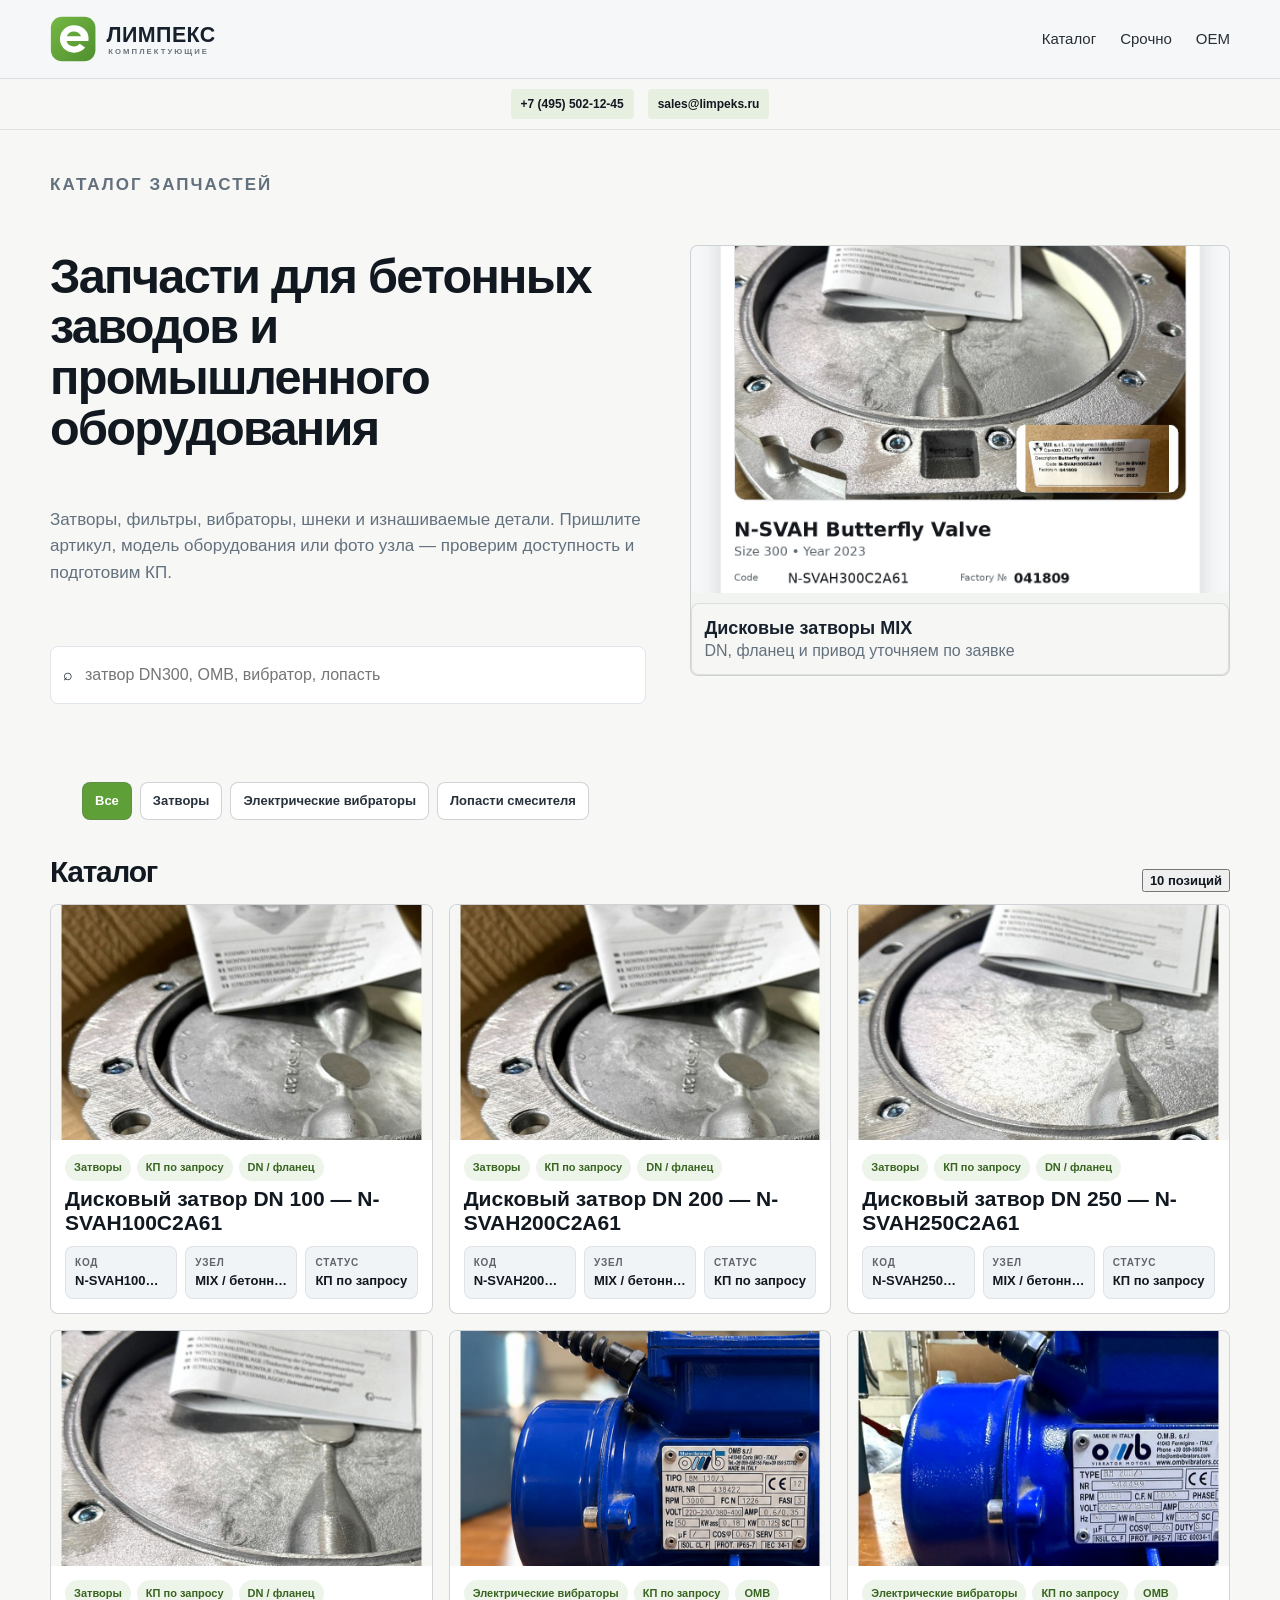
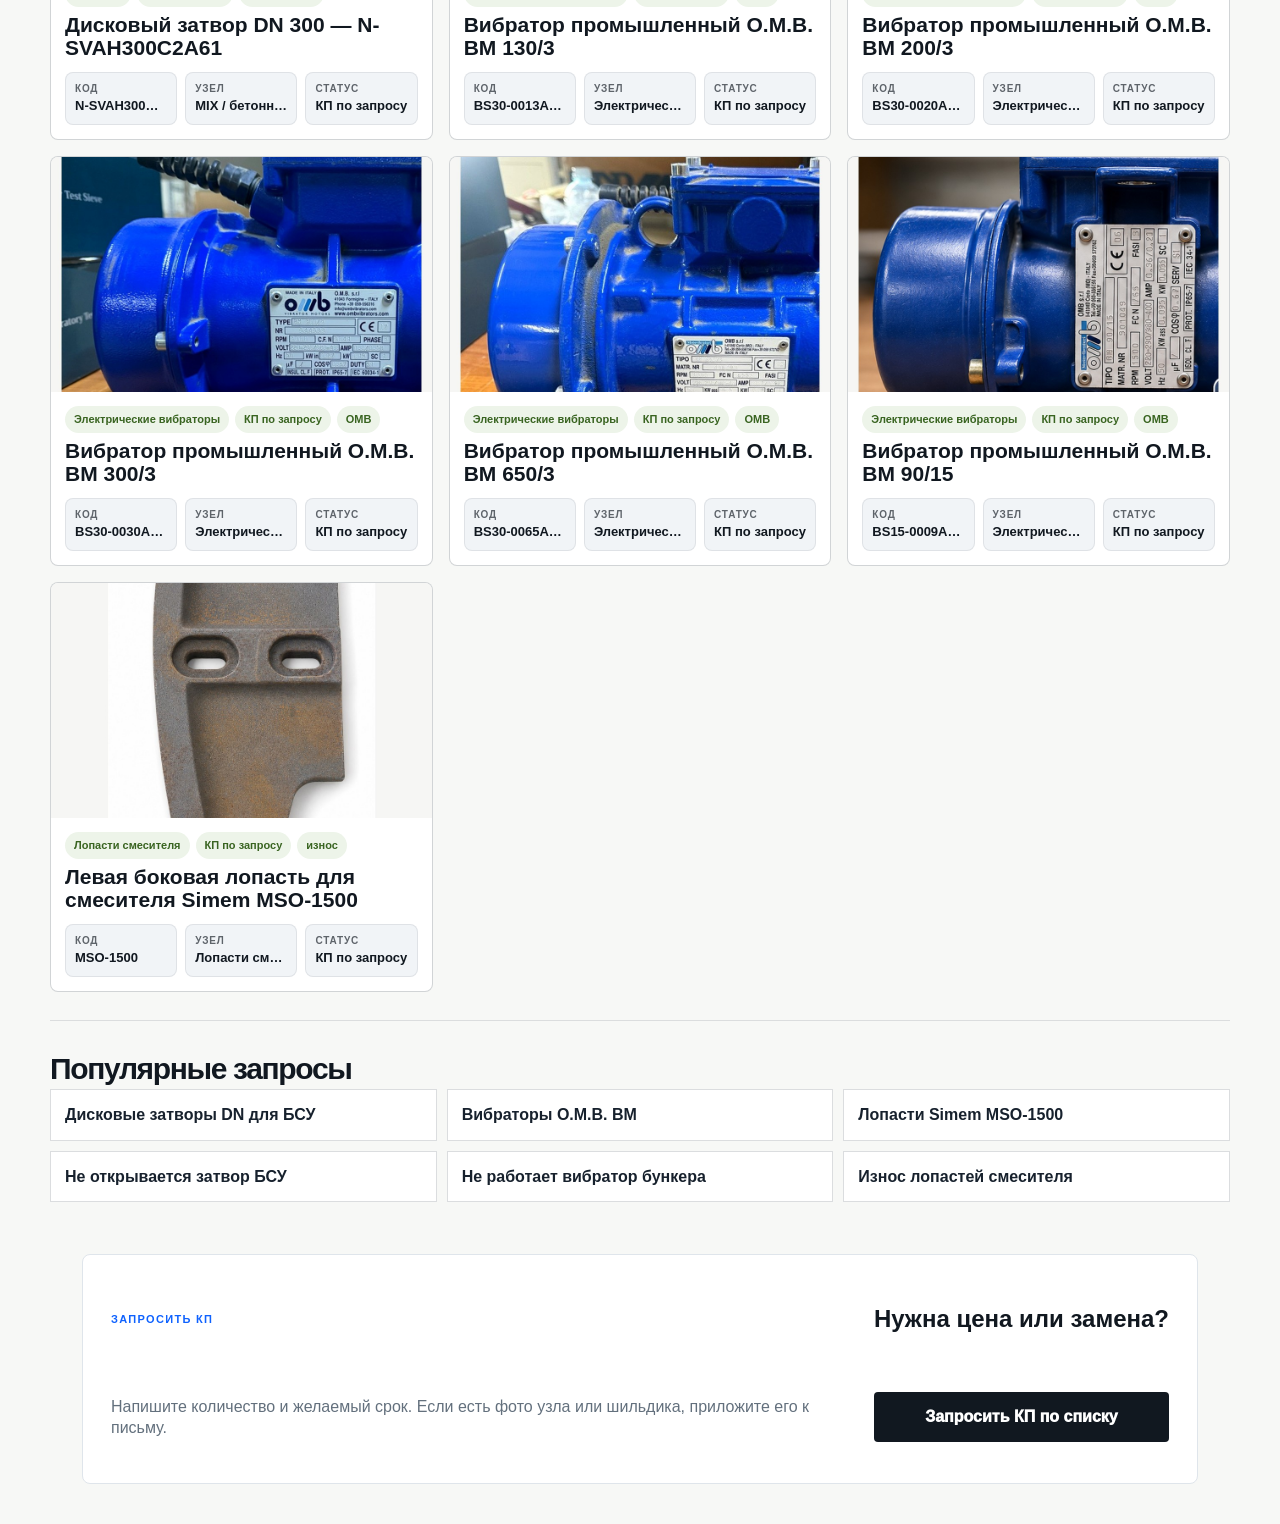
==== commit 436517a4: "Add Limpeks SEO landing pages" ====
--- a/index.html
+++ b/index.html
@@ -1 +1 @@
-<!doctype html><html lang="ru"><head><meta charset="utf-8"><meta name="viewport" content="width=device-width, initial-scale=1"><title>Лимпекс — запчасти для БСУ и промышленного оборудования</title><link rel="stylesheet" href="styles.css"></head><body class="theme-a"><div class="mobile-shell"><header class="topbar"><a class="logo" href="index.html"><img src="brand/limpeks-logo-clean.svg" alt="Лимпекс"></a><nav class="nav-mini"><a href="#catalog">Каталог</a><a href="variant-b.html">Срочно</a><a href="variant-c.html">OEM</a></nav></header><div class="contact-strip"><a href="tel:+74955021245">+7 (495) 502-12-45</a><a href="mailto:sales@limpeks.ru">sales@limpeks.ru</a></div><main><section class="hero"><p class="micro">Каталог запчастей</p><h1>Запчасти для бетонных заводов и промышленного оборудования</h1><p>Затворы, фильтры, вибраторы, шнеки и изнашиваемые детали. Пришлите артикул, модель оборудования или фото узла — проверим доступность и подготовим КП.</p><div class="searchbar"><span>⌕</span><input id="searchInput" placeholder="затвор DN300, OMB, вибратор, лопасть"></div><div class="hero-photo"><img src="real-assets/real-4.jpg" alt="Дисковый затвор DN300"><span class="photo-badge">ТИП ДЕТАЛИ</span><div class="photo-caption"><strong>Дисковые затворы MIX</strong><span class="muted">DN, фланец и привод уточняем по заявке</span></div></div></section><div id="chips" class="chips"></div><section class="section" id="catalog"><div class="section-head"><h2>Каталог</h2><button class="small-link" data-scroll-products><span id="resultCount">0 позиций</span></button></div><div id="productGrid" class="product-grid"></div></section><section class="rfq-card"><p class="micro">Запросить КП</p><h2>Нужна цена или замена?</h2><p class="muted">Напишите количество и желаемый срок. Если есть фото узла или шильдика, приложите его к письму.</p><button class="btn secondary full" data-rfq>Запросить КП по списку</button></section></main><div class="bottom-cta"><div class="bottom-inner"><button class="btn primary full" data-rfq>Запросить КП</button></div></div></div><div id="drawer" class="drawer" aria-hidden="true"><div class="drawer-backdrop" data-close></div><div class="drawer-panel"><img id="drawerImg" alt=""><div id="drawerGallery" class="drawer-gallery"></div><div class="drawer-head"><div><h2 id="drawerTitle"></h2><p id="drawerSub" class="muted"></p></div><button class="x" data-close>×</button></div><div id="drawerSpecs" class="spec-list"></div><p id="drawerNote" class="muted"></p><button class="btn primary full" data-rfq>Запросить КП по этой позиции</button></div></div><script src="products.js"></script><script src="app.js"></script></body></html>
+<!doctype html><html lang="ru"><head><meta charset="utf-8"><meta name="viewport" content="width=device-width, initial-scale=1"><title>Лимпекс — запчасти для БСУ и промышленного оборудования</title><meta name="description" content="Каталог запчастей для бетонных заводов и промышленного оборудования: затворы, фильтры, вибраторы, шнеки и изнашиваемые детали. Подбор по артикулу, модели, фото узла или шильдика."><meta name="robots" content="index,follow,max-image-preview:large"><link rel="canonical" href="https://retawrdg.github.io/industrial-design-variants/"><meta property="og:type" content="website"><meta property="og:locale" content="ru_RU"><meta property="og:title" content="Лимпекс — запчасти для БСУ и промышленного оборудования"><meta property="og:description" content="Каталог запчастей для бетонных заводов и промышленного оборудования: затворы, фильтры, вибраторы, шнеки и изнашиваемые детали. Подбор по артикулу, модели, фото узла или шильдика."><meta property="og:url" content="https://retawrdg.github.io/industrial-design-variants/"><meta property="og:image" content="https://retawrdg.github.io/industrial-design-variants/real-assets/real-4.jpg"><meta name="twitter:card" content="summary_large_image"><meta name="theme-color" content="#1f6b4a"><link rel="icon" href="brand/limpeks-mark-clean.svg" type="image/svg+xml"><link rel="stylesheet" href="styles.css"><script type="application/ld+json">{"@context":"https://schema.org","@graph":[{"@type":"Organization","@id":"https://retawrdg.github.io/industrial-design-variants/#organization","name":"Лимпекс","url":"https://retawrdg.github.io/industrial-design-variants/","logo":"https://retawrdg.github.io/industrial-design-variants/brand/limpeks-logo-clean.svg","email":["sales@limpeks.ru","mail@limpeks.ru"],"telephone":["+7 (495) 502-12-45","+7 (495) 737-40-11"],"contactPoint":[{"@type":"ContactPoint","telephone":"+7 (495) 502-12-45","email":"sales@limpeks.ru","contactType":"sales","areaServed":"RU","availableLanguage":["ru"]},{"@type":"ContactPoint","telephone":"+7 (495) 737-40-11","email":"mail@limpeks.ru","contactType":"customer service","areaServed":"RU","availableLanguage":["ru"]}]},{"@type":"WebSite","@id":"https://retawrdg.github.io/industrial-design-variants/#website","name":"Лимпекс — каталог запчастей","url":"https://retawrdg.github.io/industrial-design-variants/","publisher":{"@id":"https://retawrdg.github.io/industrial-design-variants/#organization"},"inLanguage":"ru-RU"},{"@type":"WebPage","@id":"https://retawrdg.github.io/industrial-design-variants/#webpage","url":"https://retawrdg.github.io/industrial-design-variants/","name":"Лимпекс — запчасти для БСУ и промышленного оборудования","description":"Каталог запчастей для бетонных заводов и промышленного оборудования: затворы, фильтры, вибраторы, шнеки и изнашиваемые детали. Подбор по артикулу, модели, фото узла или шильдика.","isPartOf":{"@id":"https://retawrdg.github.io/industrial-design-variants/#website"},"about":{"@id":"https://retawrdg.github.io/industrial-design-variants/#organization"},"inLanguage":"ru-RU","primaryImageOfPage":{"@type":"ImageObject","url":"https://retawrdg.github.io/industrial-design-variants/real-assets/real-4.jpg"}},{"@type":"BreadcrumbList","@id":"https://retawrdg.github.io/industrial-design-variants/#breadcrumb","itemListElement":[{"@type":"ListItem","position":1,"name":"Лимпекс","item":"https://retawrdg.github.io/industrial-design-variants/"},{"@type":"ListItem","position":2,"name":"Каталог запчастей","item":"https://retawrdg.github.io/industrial-design-variants/"}]}]}</script></head><body class="theme-a"><div class="mobile-shell"><header class="topbar"><a class="logo" href="index.html"><img src="brand/limpeks-logo-clean.svg" alt="Лимпекс"></a><nav class="nav-mini"><a href="#catalog">Каталог</a><a href="variant-b.html">Срочно</a><a href="variant-c.html">OEM</a></nav></header><div class="contact-strip"><a href="tel:+74955021245">+7 (495) 502-12-45</a><a href="mailto:sales@limpeks.ru">sales@limpeks.ru</a></div><main><section class="hero"><p class="micro">Каталог запчастей</p><h1>Запчасти для бетонных заводов и промышленного оборудования</h1><p>Затворы, фильтры, вибраторы, шнеки и изнашиваемые детали. Пришлите артикул, модель оборудования или фото узла — проверим доступность и подготовим КП.</p><div class="searchbar"><span>⌕</span><input id="searchInput" placeholder="затвор DN300, OMB, вибратор, лопасть"></div><div class="hero-photo"><img src="real-assets/real-4.jpg" alt="Дисковый затвор DN300"><span class="photo-badge">ТИП ДЕТАЛИ</span><div class="photo-caption"><strong>Дисковые затворы MIX</strong><span class="muted">DN, фланец и привод уточняем по заявке</span></div></div></section><div id="chips" class="chips"></div><section class="section" id="catalog"><div class="section-head"><h2>Каталог</h2><button class="small-link" data-scroll-products><span id="resultCount">0 позиций</span></button></div><div id="productGrid" class="product-grid"></div></section><section class="seo-links section"><h2>Популярные запросы</h2><div class="seo-link-grid"><a href="zapchasti/diskovye-zatvory-dn/">Дисковые затворы DN для БСУ</a><a href="zapchasti/vibratory-omb/">Вибраторы O.M.B. BM</a><a href="zapchasti/lopasti-smesitelya-simem/">Лопасти Simem MSO-1500</a><a href="diagnostika/ne-otkryvaetsya-zatvor-bsu/">Не открывается затвор БСУ</a><a href="diagnostika/ne-rabotaet-vibrator-bunkera/">Не работает вибратор бункера</a><a href="diagnostika/iznos-lopastey-smesitelya/">Износ лопастей смесителя</a></div></section><section class="rfq-card"><p class="micro">Запросить КП</p><h2>Нужна цена или замена?</h2><p class="muted">Напишите количество и желаемый срок. Если есть фото узла или шильдика, приложите его к письму.</p><button class="btn secondary full" data-rfq>Запросить КП по списку</button></section></main><div class="bottom-cta"><div class="bottom-inner"><button class="btn primary full" data-rfq>Запросить КП</button></div></div></div><div id="drawer" class="drawer" aria-hidden="true"><div class="drawer-backdrop" data-close></div><div class="drawer-panel"><img id="drawerImg" alt=""><div id="drawerGallery" class="drawer-gallery"></div><div class="drawer-head"><div><h2 id="drawerTitle"></h2><p id="drawerSub" class="muted"></p></div><button class="x" data-close>×</button></div><div id="drawerSpecs" class="spec-list"></div><p id="drawerNote" class="muted"></p><button class="btn primary full" data-rfq>Запросить КП по этой позиции</button></div></div><script src="products.js"></script><script src="app.js"></script></body></html>
--- a/styles.css
+++ b/styles.css
@@ -26,3 +26,7 @@
 .product-card img{padding:0!important;object-fit:cover!important;background:#f2f4f1!important}.hero-photo{padding:0!important;background:#f2f4f1!important}.hero-photo img{padding:0!important;object-fit:cover!important;background:#f2f4f1!important}.drawer-panel > img{padding:0!important;object-fit:cover!important;background:#f2f4f1!important}.theme-b .product-card img,.theme-b .hero-photo,.theme-b .hero-photo img,.theme-b .drawer-panel > img{background:#11161b!important}.theme-c .product-card img,.theme-c .hero-photo,.theme-c .hero-photo img,.theme-c .drawer-panel > img{background:#f5f2ed!important}
 /* Use clean technical illustrations in catalog cells until proper object photos are available */
 .product-card img[src$=".svg"],.hero-photo img[src$=".svg"],.drawer-panel > img[src$=".svg"]{object-fit:cover!important;background:#f3f5f2!important;padding:0!important}.theme-b .product-card img[src$=".svg"],.theme-b .hero-photo img[src$=".svg"],.theme-b .drawer-panel > img[src$=".svg"]{filter:none;background:#f3f5f2!important}.hero-photo .photo-badge{display:none}
+
+/* SEO landing pages */
+.seo-body .mobile-shell,.seo-shell{max-width:none;width:100%;min-height:100vh;margin:0;border-radius:0;box-shadow:none;background:#f7f8f6!important}.seo-page{max-width:1180px;margin:0 auto;padding:30px 18px 70px}.seo-hero{display:grid;grid-template-columns:minmax(0,1.05fr) minmax(260px,.85fr);gap:30px;align-items:center;padding:26px 0;border-bottom:1px solid rgba(90,100,110,.22)}.seo-hero h1{margin:8px 0 12px;font-size:clamp(38px,5vw,68px);line-height:1.02;letter-spacing:-.04em}.seo-hero p{font-size:18px;color:#63707d;max-width:720px}.seo-hero img{width:100%;aspect-ratio:1.45;object-fit:cover;border:1px solid rgba(90,100,110,.25);background:#f2f4f1}.seo-cta{display:flex;gap:10px;flex-wrap:wrap;margin-top:18px}.seo-block,.seo-grid article{background:#fff;border:1px solid rgba(90,100,110,.22);padding:22px;margin-top:18px}.seo-grid{display:grid;grid-template-columns:repeat(2,minmax(0,1fr));gap:18px}.seo-block h2,.seo-grid h2{margin-top:0}.seo-table{width:100%;border-collapse:collapse;background:#fff}.seo-table th,.seo-table td{border-bottom:1px solid #dfe5eb;text-align:left;padding:12px;vertical-align:top}.seo-table th{font-size:12px;text-transform:uppercase;letter-spacing:.08em;color:#63707d}.seo-list li,.seo-grid li{margin:8px 0}.seo-grid span{color:#63707d}.seo-links{border-top:1px solid rgba(90,100,110,.18)}.seo-link-grid{display:grid;grid-template-columns:repeat(3,minmax(0,1fr));gap:10px}.seo-link-grid a{display:block;background:#fff;border:1px solid rgba(90,100,110,.22);padding:14px;font-weight:850;color:#17212d}
+@media(max-width:780px){.seo-hero,.seo-grid,.seo-link-grid{grid-template-columns:1fr}.seo-page{padding-left:16px;padding-right:16px}.seo-hero h1{font-size:36px}.seo-hero p{font-size:16px}.seo-table{font-size:14px}}
